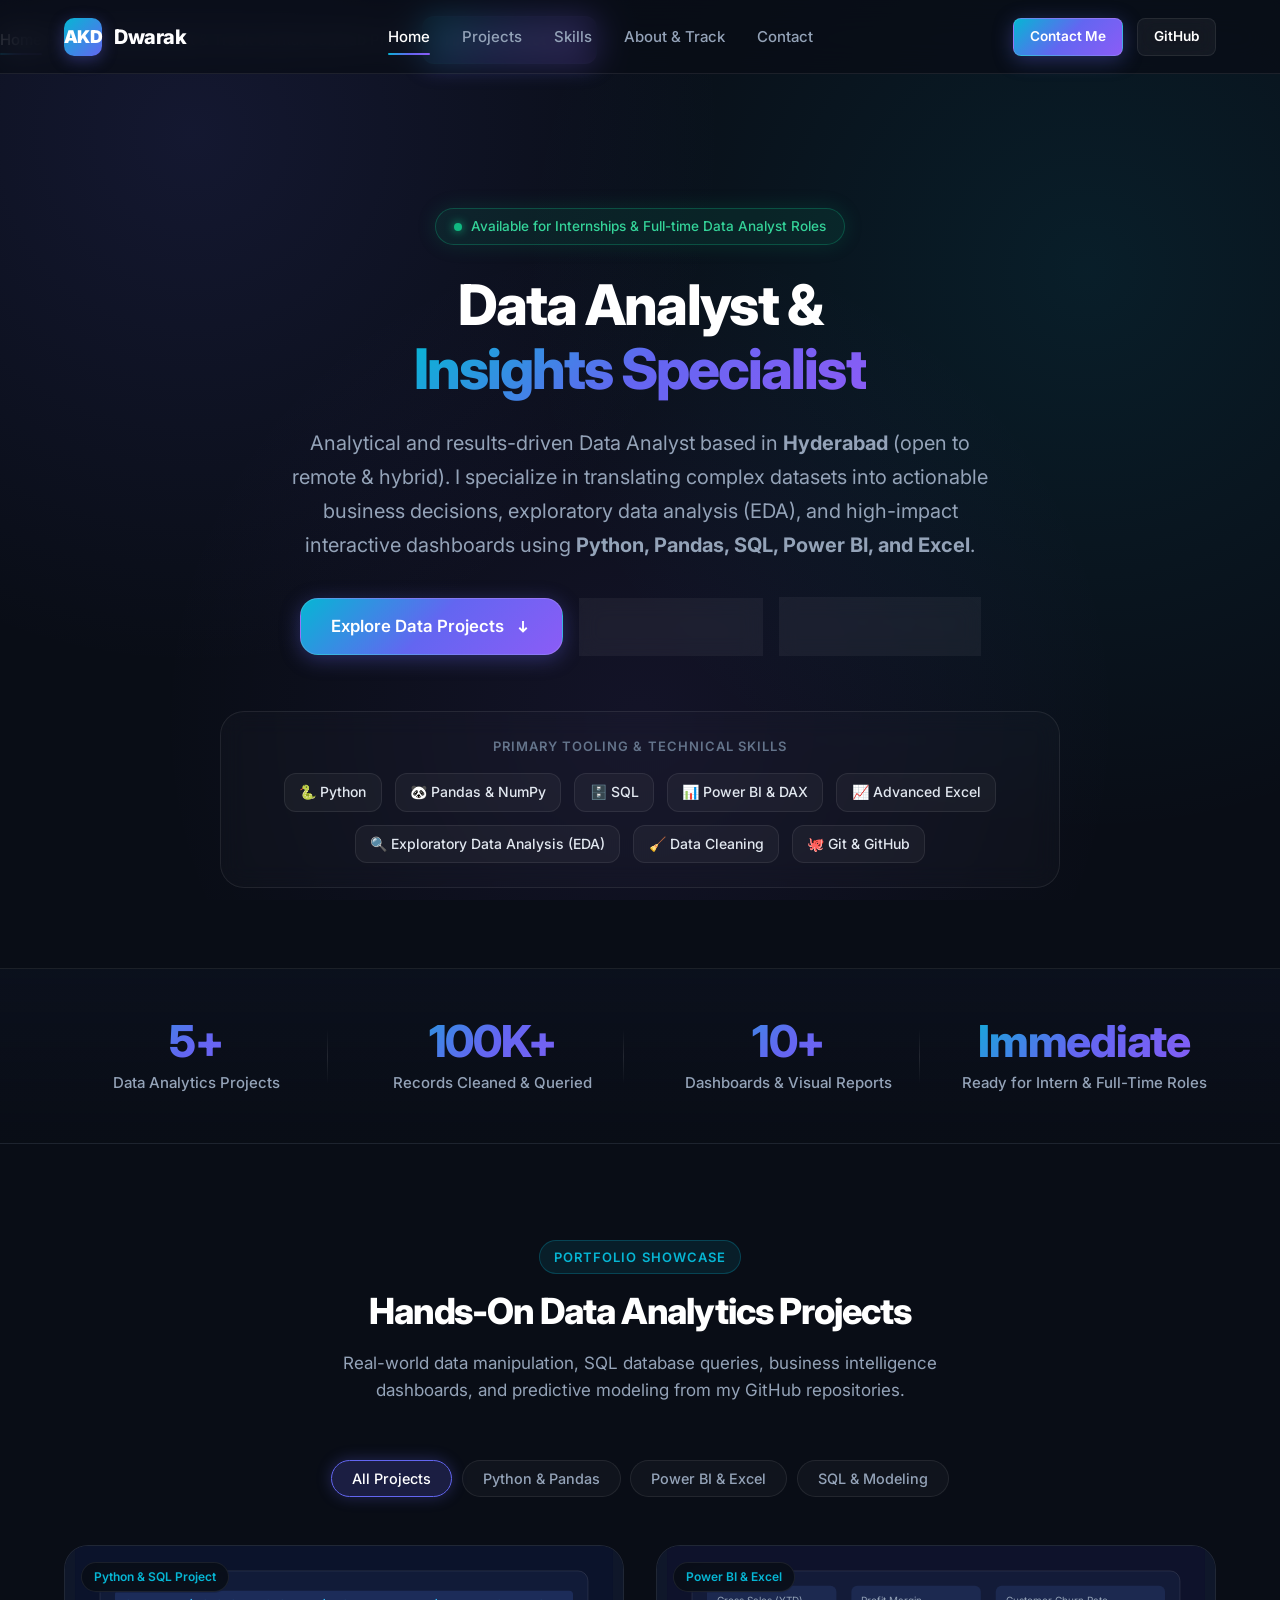
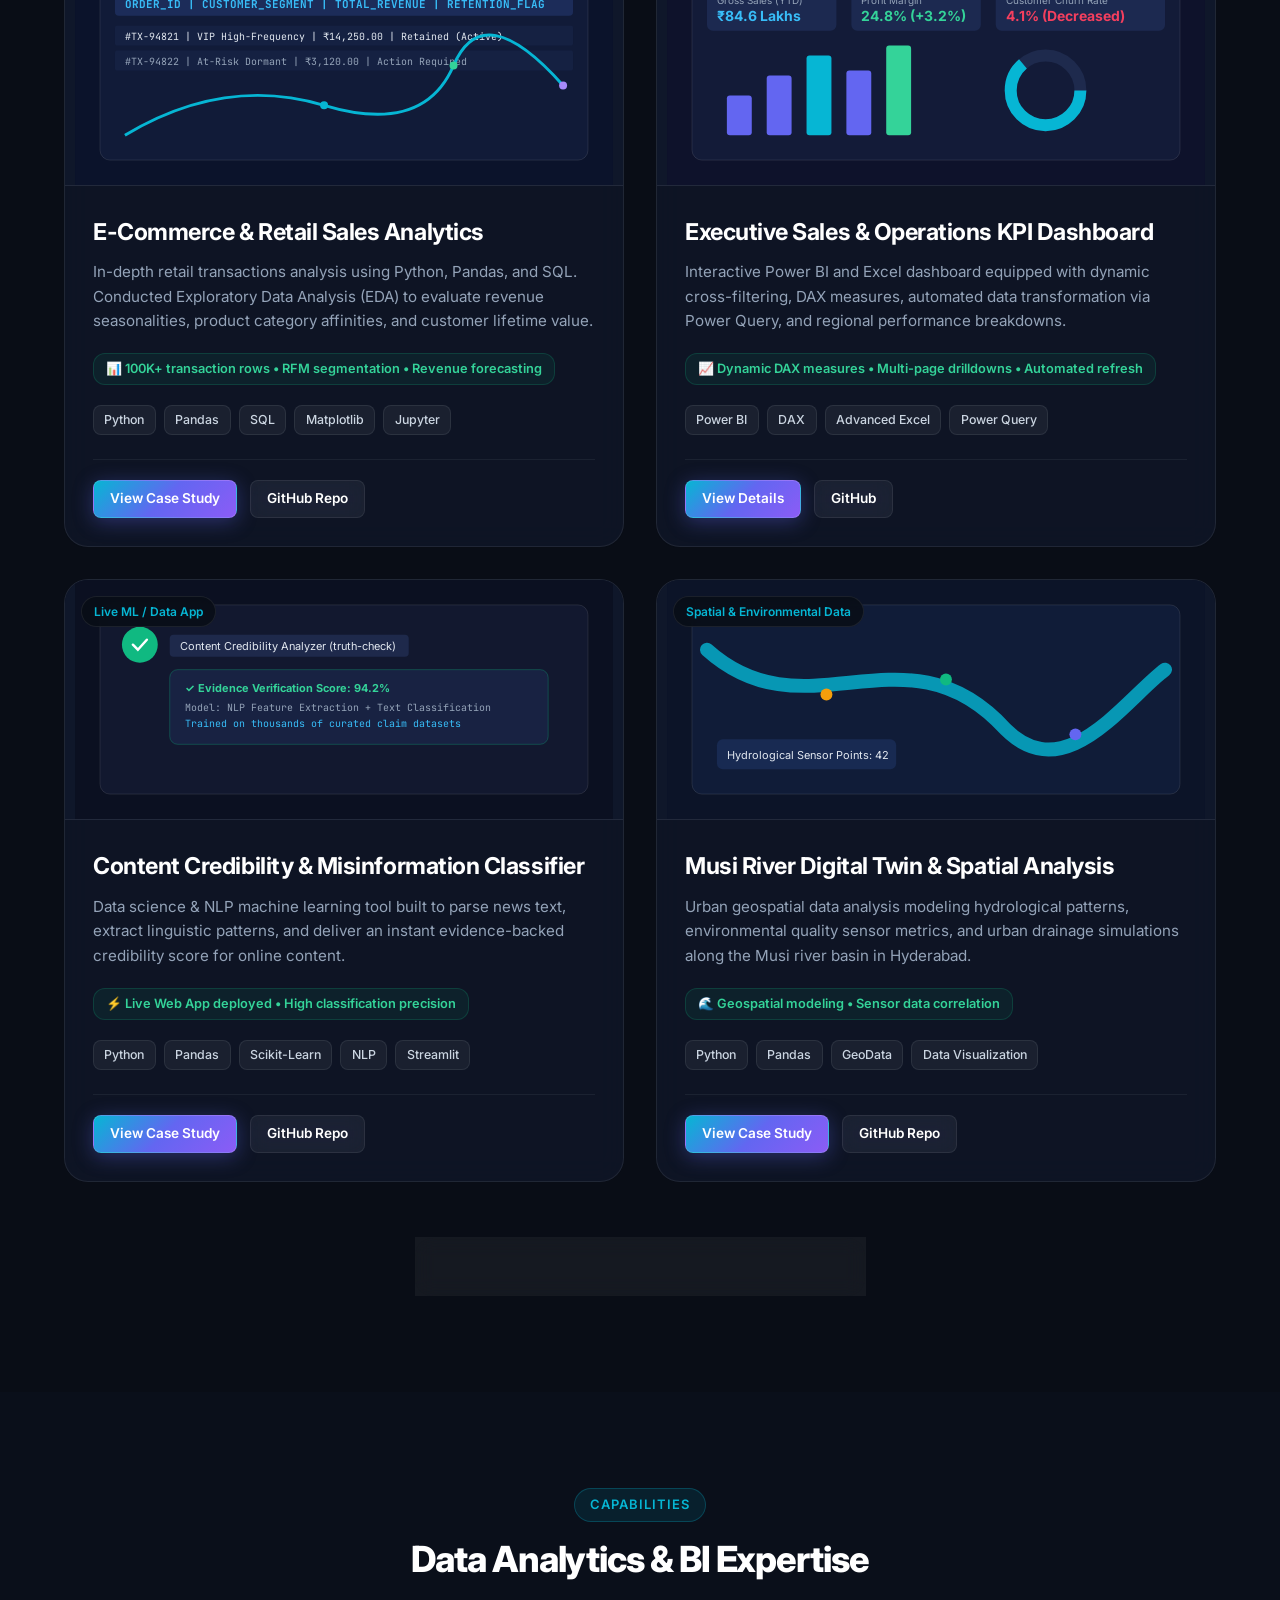
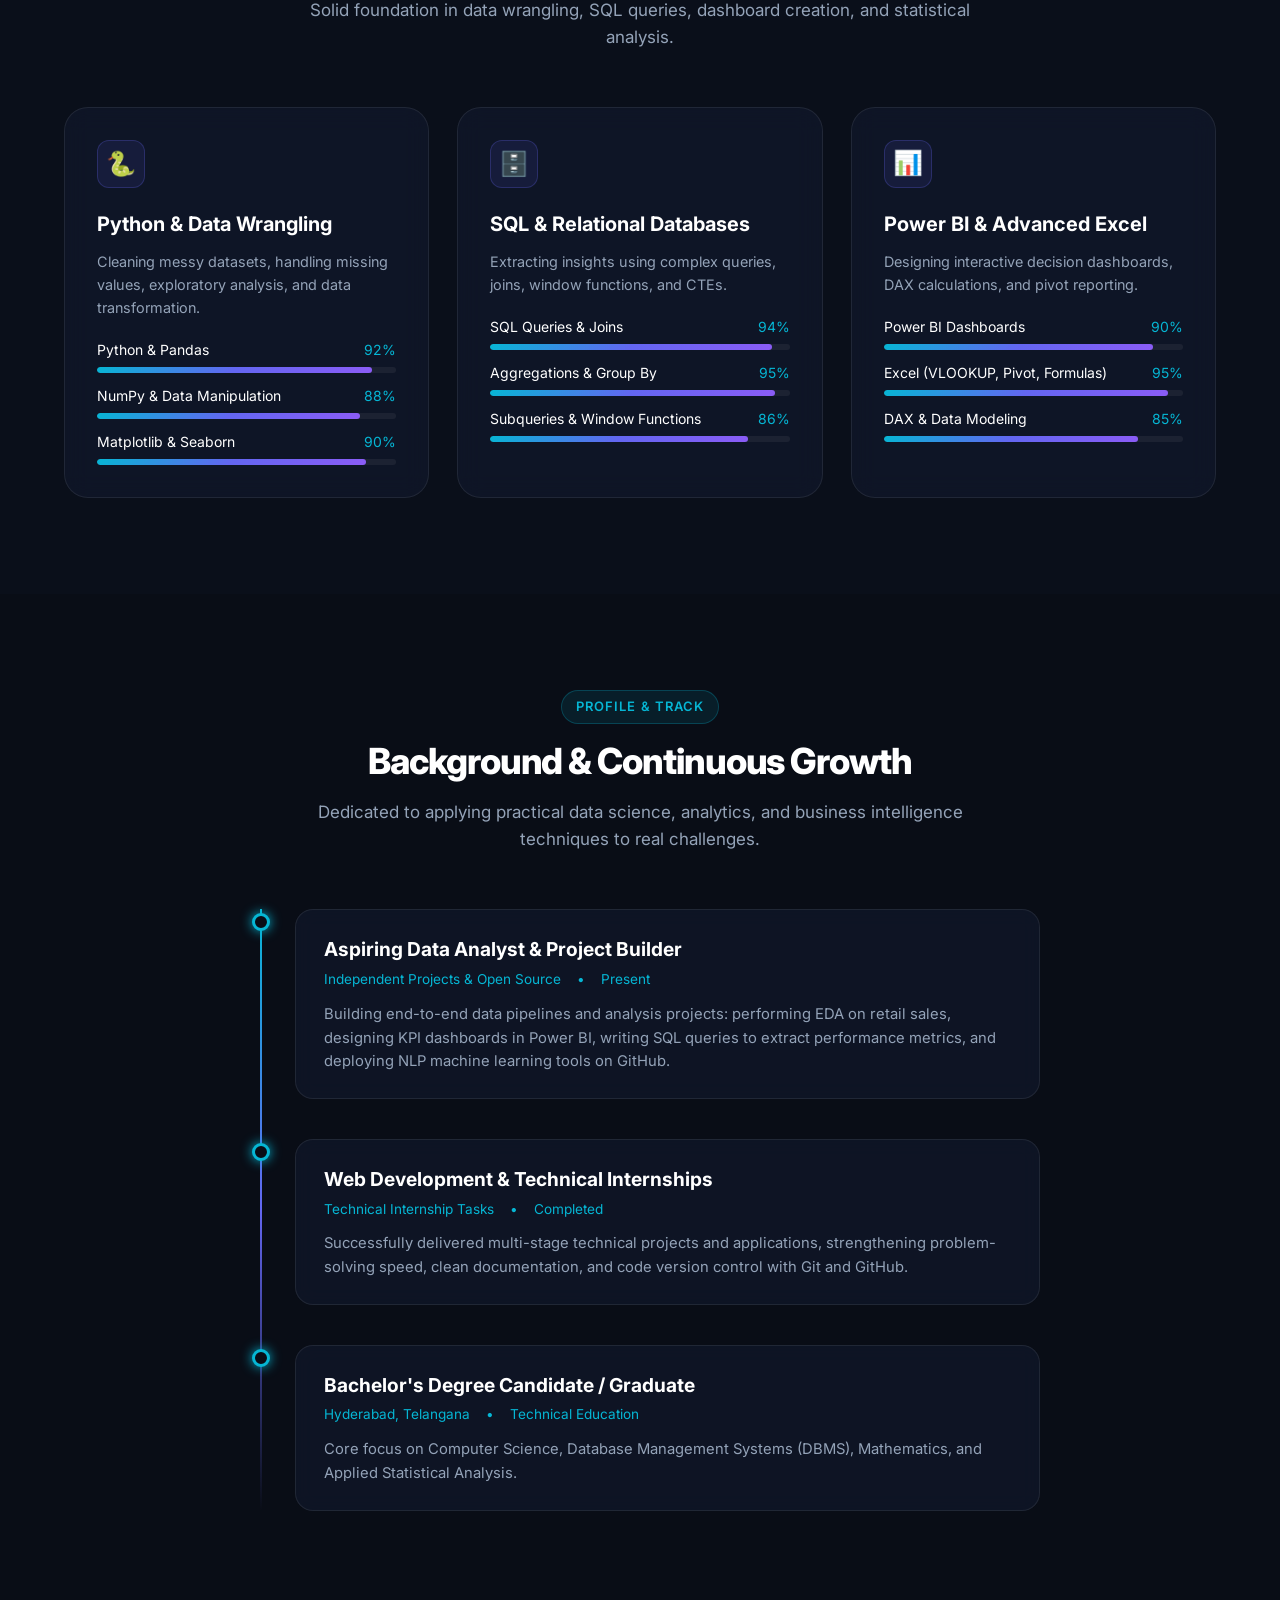
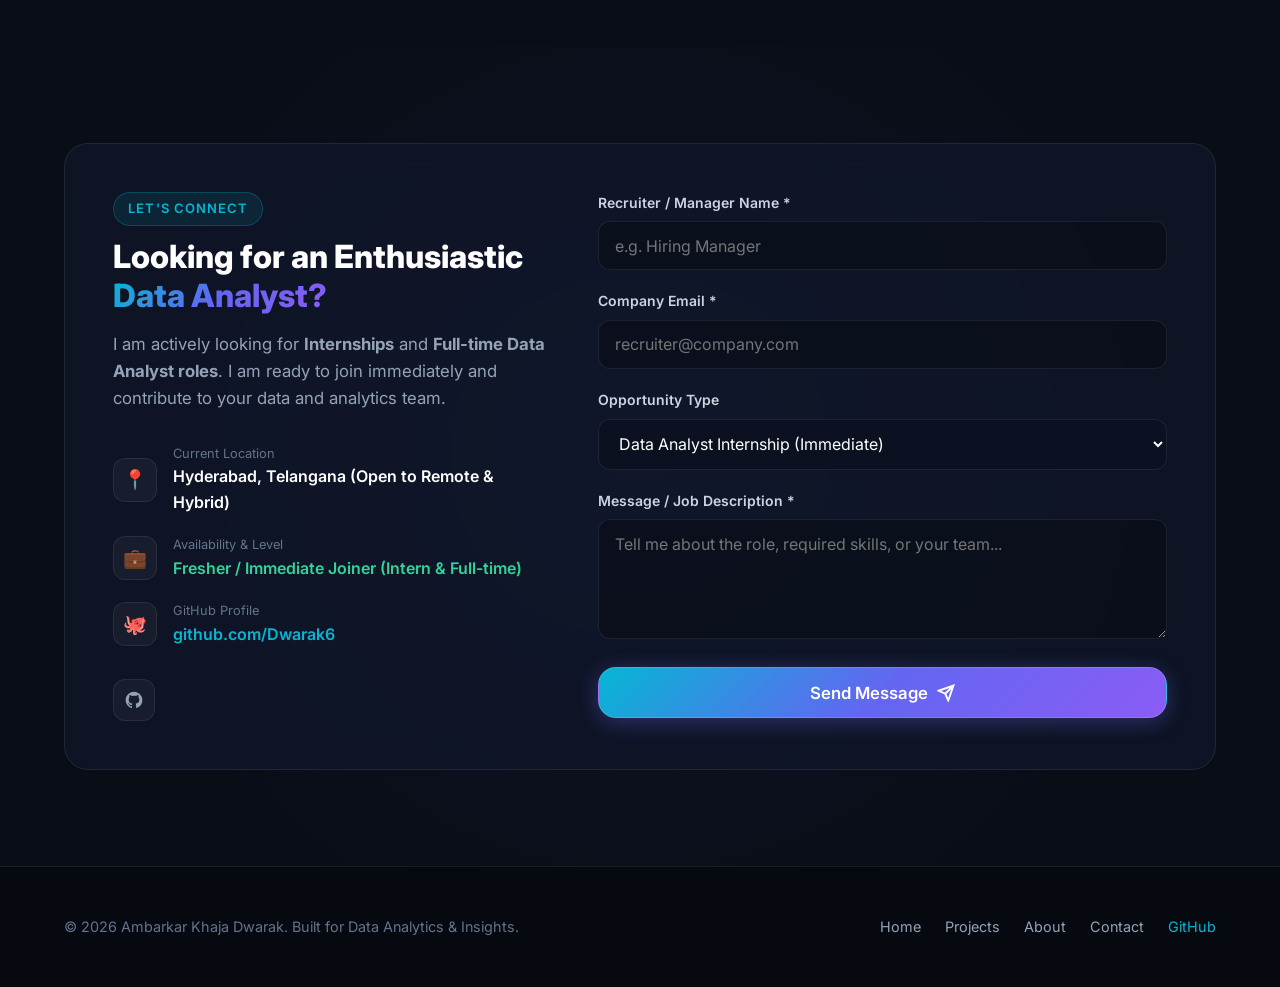
==== index.html @ b4663f57 "Initial commit: Modern Data Analyst Portfolio for Ambarkar Khaja Dwarak" ====
<!DOCTYPE html>
<html lang="en">
<head>
  <meta charset="UTF-8">
  <meta name="viewport" content="width=device-width, initial-scale=1.0">
  <title>Ambarkar Khaja Dwarak — Data Analyst | Python, SQL, Power BI, Excel</title>
  <meta name="description" content="Portfolio of Ambarkar Khaja Dwarak, an aspiring Data Analyst based in Hyderabad specializing in Python, Pandas, SQL, Power BI, and Advanced Excel. Open to remote and hybrid intern and full-time roles.">
  <link rel="preconnect" href="https://fonts.googleapis.com">
  <link rel="preconnect" href="https://fonts.gstatic.com" crossorigin>
  <link href="https://fonts.googleapis.com/css2?family=Inter:wght@400;500;600;700;800;900&family=JetBrains+Mono:wght@400;500;600&display=swap" rel="stylesheet">
  <link rel="stylesheet" href="css/styles.css">
</head>
<body>

  <!-- Top Glassmorphism Navigation -->
  <header class="navbar">
    <div class="container navbar-container">
      <a href="index.html" class="brand-logo">
        <div class="logo-badge">AKD</div>
        <div class="logo-text">Dwarak</div>
      </a>

      <nav class="nav-links">
        <a href="#home" class="nav-link active">Home</a>
        <a href="#projects" class="nav-link">Projects</a>
        <a href="#skills" class="nav-link">Skills</a>
        <a href="#experience" class="nav-link">About & Track</a>
        <a href="#contact" class="nav-link">Contact</a>
      </nav>

      <div class="nav-actions">
        <a href="#contact" class="btn btn-primary btn-sm">Contact Me</a>
        <a href="https://github.com/Dwarak6" target="_blank" rel="noopener noreferrer" class="btn btn-secondary btn-sm">GitHub</a>
        <button class="nav-toggle" aria-label="Toggle navigation">☰</button>
      </div>
    </div>
  </header>

  <!-- Mobile Dropdown Menu -->
  <div class="mobile-menu">
    <a href="#home" class="nav-link">Home</a>
    <a href="#projects" class="nav-link">Projects</a>
    <a href="#skills" class="nav-link">Skills</a>
    <a href="#experience" class="nav-link">About & Track</a>
    <a href="#contact" class="nav-link">Contact</a>
    <a href="https://github.com/Dwarak6" target="_blank" rel="noopener noreferrer" class="nav-link">GitHub Profile</a>
    <a href="#contact" class="btn btn-primary" style="margin-top: 1rem;">Hire / Contact Me</a>
  </div>

  <!-- Hero Section -->
  <section id="home" class="hero-section">
    <div class="container">
      <div class="hero-content">
        <div class="availability-pill">
          <span class="status-dot"></span>
          <span>Available for Internships & Full-time Data Analyst Roles</span>
        </div>

        <h1 class="hero-title">
          Data Analyst & <br>
          <span class="gradient-text">Insights Specialist</span>
        </h1>

        <p class="hero-subtitle">
          Analytical and results-driven Data Analyst based in <strong>Hyderabad</strong> (open to remote & hybrid). I specialize in translating complex datasets into actionable business decisions, exploratory data analysis (EDA), and high-impact interactive dashboards using <strong>Python, Pandas, SQL, Power BI, and Excel</strong>.
        </p>

        <div class="hero-cta-group">
          <a href="#projects" class="btn btn-primary btn-lg">
            <span>Explore Data Projects</span>
            <svg width="18" height="18" viewBox="0 0 24 24" fill="none" stroke="currentColor" stroke-width="2.5"><path d="M7 13l5 5 5-5M12 4v14"/></svg>
          </a>
          <a href="#contact" class="btn btn-secondary btn-lg">
            <span>Contact Me</span>
            <svg width="18" height="18" viewBox="0 0 24 24" fill="none" stroke="currentColor" stroke-width="2.5"><path d="M5 12h14M12 5l7 7-7 7"/></svg>
          </a>
          <a href="https://github.com/Dwarak6" target="_blank" rel="noopener noreferrer" class="btn btn-secondary btn-lg">
            <span>GitHub Profile</span>
            <svg width="18" height="18" viewBox="0 0 24 24" fill="currentColor"><path d="M12 2C6.477 2 2 6.484 2 12.017c0 4.425 2.865 8.18 6.839 9.504.5.092.682-.217.682-.483 0-.237-.008-.868-.013-1.703-2.782.605-3.369-1.343-3.369-1.343-.454-1.158-1.11-1.466-1.11-1.466-.908-.62.069-.608.069-.608 1.003.07 1.53 1.032 1.53 1.032.892 1.53 2.341 1.088 2.91.832.092-.647.35-1.088.636-1.338-2.22-.253-4.555-1.113-4.555-4.951 0-1.093.39-1.988 1.029-2.688-.103-.253-.446-1.272.098-2.65 0 0 .84-.27 2.75 1.026A9.564 9.564 0 0112 6.844c.85.004 1.705.115 2.504.337 1.909-1.296 2.747-1.027 2.747-1.027.546 1.379.202 2.398.1 2.651.64.7 1.028 1.595 1.028 2.688 0 3.848-2.339 4.695-4.566 4.943.359.309.678.92.678 1.855 0 1.338-.012 2.419-.012 2.747 0 .268.18.58.688.482A10.019 10.019 0 0022 12.017C22 6.484 17.522 2 12 2z"/></svg>
          </a>
        </div>

        <!-- Tech Stack Showcase -->
        <div class="tech-stack-showcase">
          <span class="tech-stack-label">Primary Tooling & Technical Skills</span>
          <div class="tech-badges-list">
            <span class="tech-badge">🐍 Python</span>
            <span class="tech-badge">🐼 Pandas & NumPy</span>
            <span class="tech-badge">🗄️ SQL</span>
            <span class="tech-badge">📊 Power BI & DAX</span>
            <span class="tech-badge">📈 Advanced Excel</span>
            <span class="tech-badge">🔍 Exploratory Data Analysis (EDA)</span>
            <span class="tech-badge">🧹 Data Cleaning</span>
            <span class="tech-badge">🐙 Git & GitHub</span>
          </div>
        </div>
      </div>
    </div>
  </section>

  <!-- Impact Metrics Strip -->
  <section class="metrics-section">
    <div class="container">
      <div class="metrics-grid">
        <div class="metric-item">
          <div class="metric-value">5+</div>
          <div class="metric-label">Data Analytics Projects</div>
        </div>
        <div class="metric-item">
          <div class="metric-value">100K+</div>
          <div class="metric-label">Records Cleaned & Queried</div>
        </div>
        <div class="metric-item">
          <div class="metric-value">10+</div>
          <div class="metric-label">Dashboards & Visual Reports</div>
        </div>
        <div class="metric-item">
          <div class="metric-value">Immediate</div>
          <div class="metric-label">Ready for Intern & Full-Time Roles</div>
        </div>
      </div>
    </div>
  </section>

  <!-- Featured Projects Section -->
  <section id="projects" class="section">
    <div class="container">
      <div class="section-header">
        <span class="section-tag">Portfolio Showcase</span>
        <h2 class="section-title">Hands-On Data Analytics Projects</h2>
        <p class="section-subtitle">
          Real-world data manipulation, SQL database queries, business intelligence dashboards, and predictive modeling from my GitHub repositories.
        </p>
      </div>

      <!-- Filter Tabs -->
      <div class="filter-tabs">
        <button class="filter-tab active" data-filter="all">All Projects</button>
        <button class="filter-tab" data-filter="python">Python & Pandas</button>
        <button class="filter-tab" data-filter="bi">Power BI & Excel</button>
        <button class="filter-tab" data-filter="sql">SQL & Modeling</button>
      </div>

      <!-- Projects Grid -->
      <div class="projects-grid">

        <!-- Project 1: E-Commerce Retail Analytics -->
        <div class="project-card" data-category="python sql">
          <div class="project-preview">
            <span class="preview-badge">Python & SQL Project</span>
            <div class="project-preview-mockup">
              <!-- Data Analytics Visual SVG -->
              <svg width="100%" height="100%" viewBox="0 0 540 240" fill="none" xmlns="http://www.w3.org/2000/svg">
                <rect width="540" height="240" fill="#0B132B"/>
                <rect x="25" y="25" width="490" height="190" rx="10" fill="#111B38" stroke="rgba(255,255,255,0.1)"/>
                <!-- Data Table preview -->
                <rect x="40" y="45" width="460" height="25" rx="4" fill="#1C2C59"/>
                <text x="50" y="62" fill="#38BDF8" font-size="11" font-weight="bold" font-family="JetBrains Mono">ORDER_ID | CUSTOMER_SEGMENT | TOTAL_REVENUE | RETENTION_FLAG</text>
                
                <rect x="40" y="80" width="460" height="20" rx="2" fill="#152142"/>
                <text x="50" y="94" fill="#E2E8F0" font-size="10" font-family="JetBrains Mono">#TX-94821 | VIP High-Frequency   | ₹14,250.00    | Retained (Active)</text>
                
                <rect x="40" y="105" width="460" height="20" rx="2" fill="#152142"/>
                <text x="50" y="119" fill="#94A3B8" font-size="10" font-family="JetBrains Mono">#TX-94822 | At-Risk Dormant      | ₹3,120.00     | Action Required</text>

                <!-- Trend Line -->
                <path d="M50 190 Q 150 130, 250 160 T 380 120 T 490 140" stroke="#06B6D4" stroke-width="3" fill="none"/>
                <circle cx="250" cy="160" r="4" fill="#06B6D4"/>
                <circle cx="380" cy="120" r="4" fill="#34D399"/>
                <circle cx="490" cy="140" r="4" fill="#A78BFA"/>
              </svg>
            </div>
          </div>
          <div class="project-content">
            <h3 class="project-title">E-Commerce & Retail Sales Analytics</h3>
            <p class="project-description">
              In-depth retail transactions analysis using Python, Pandas, and SQL. Conducted Exploratory Data Analysis (EDA) to evaluate revenue seasonalities, product category affinities, and customer lifetime value.
            </p>
            <div class="project-metrics-badge">
              📊 100K+ transaction rows • RFM segmentation • Revenue forecasting
            </div>
            <div class="project-tech-tags">
              <span class="tech-tag">Python</span>
              <span class="tech-tag">Pandas</span>
              <span class="tech-tag">SQL</span>
              <span class="tech-tag">Matplotlib</span>
              <span class="tech-tag">Jupyter</span>
            </div>
            <div class="project-actions">
              <a href="#" class="btn btn-primary btn-sm open-modal-btn" data-project="ecommerce">View Case Study</a>
              <a href="https://github.com/Dwarak6/ecommerce-retail-analytics" target="_blank" rel="noopener noreferrer" class="btn btn-secondary btn-sm">GitHub Repo</a>
            </div>
          </div>
        </div>

        <!-- Project 2: Power BI Executive Dashboard -->
        <div class="project-card" data-category="bi">
          <div class="project-preview">
            <span class="preview-badge">Power BI & Excel</span>
            <div class="project-preview-mockup">
              <svg width="100%" height="100%" viewBox="0 0 540 240" fill="none" xmlns="http://www.w3.org/2000/svg">
                <rect width="540" height="240" fill="#0E122B"/>
                <rect x="25" y="25" width="490" height="190" rx="10" fill="#131B38" stroke="rgba(255,255,255,0.1)"/>
                <!-- KPI Cards -->
                <rect x="40" y="40" width="130" height="45" rx="6" fill="#1C2950"/>
                <text x="50" y="58" fill="#94A3B8" font-size="10" font-family="Inter">Gross Sales (YTD)</text>
                <text x="50" y="75" fill="#38BDF8" font-size="14" font-weight="bold" font-family="Inter">₹84.6 Lakhs</text>

                <rect x="185" y="40" width="130" height="45" rx="6" fill="#1C2950"/>
                <text x="195" y="58" fill="#94A3B8" font-size="10" font-family="Inter">Profit Margin</text>
                <text x="195" y="75" fill="#34D399" font-size="14" font-weight="bold" font-family="Inter">24.8% (+3.2%)</text>

                <rect x="330" y="40" width="170" height="45" rx="6" fill="#1C2950"/>
                <text x="340" y="58" fill="#94A3B8" font-size="10" font-family="Inter">Customer Churn Rate</text>
                <text x="340" y="75" fill="#F43F5E" font-size="14" font-weight="bold" font-family="Inter">4.1% (Decreased)</text>

                <!-- Bar Chart -->
                <rect x="60" y="150" width="25" height="40" rx="3" fill="#6366F1"/>
                <rect x="100" y="130" width="25" height="60" rx="3" fill="#6366F1"/>
                <rect x="140" y="110" width="25" height="80" rx="3" fill="#06B6D4"/>
                <rect x="180" y="125" width="25" height="65" rx="3" fill="#6366F1"/>
                <rect x="220" y="100" width="25" height="90" rx="3" fill="#34D399"/>
                
                <!-- Donut chart -->
                <circle cx="380" cy="145" r="35" stroke="#1E2A4D" stroke-width="12" fill="none"/>
                <circle cx="380" cy="145" r="35" stroke="#06B6D4" stroke-width="12" stroke-dasharray="140 220" fill="none"/>
              </svg>
            </div>
          </div>
          <div class="project-content">
            <h3 class="project-title">Executive Sales & Operations KPI Dashboard</h3>
            <p class="project-description">
              Interactive Power BI and Excel dashboard equipped with dynamic cross-filtering, DAX measures, automated data transformation via Power Query, and regional performance breakdowns.
            </p>
            <div class="project-metrics-badge">
              📈 Dynamic DAX measures • Multi-page drilldowns • Automated refresh
            </div>
            <div class="project-tech-tags">
              <span class="tech-tag">Power BI</span>
              <span class="tech-tag">DAX</span>
              <span class="tech-tag">Advanced Excel</span>
              <span class="tech-tag">Power Query</span>
            </div>
            <div class="project-actions">
              <a href="#" class="btn btn-primary btn-sm open-modal-btn" data-project="powerbi">View Details</a>
              <a href="https://github.com/Dwarak6" target="_blank" rel="noopener noreferrer" class="btn btn-secondary btn-sm">GitHub</a>
            </div>
          </div>
        </div>

        <!-- Project 3: Fake News & Misinformation Detector -->
        <div class="project-card" data-category="python">
          <div class="project-preview">
            <span class="preview-badge">Live ML / Data App</span>
            <div class="project-preview-mockup">
              <svg width="100%" height="100%" viewBox="0 0 540 240" fill="none" xmlns="http://www.w3.org/2000/svg">
                <rect width="540" height="240" fill="#0B1021"/>
                <rect x="25" y="25" width="490" height="190" rx="10" fill="#12182F" stroke="rgba(255,255,255,0.1)"/>
                <circle cx="65" cy="65" r="18" fill="#10B981"/>
                <path d="M58 65L63 70L72 60" stroke="#fff" stroke-width="2.5" stroke-linecap="round"/>
                <rect x="95" y="55" width="240" height="22" rx="4" fill="#1E294B"/>
                <text x="105" y="70" fill="#E2E8F0" font-size="11" font-family="Inter">Content Credibility Analyzer (truth-check)</text>
                
                <rect x="95" y="90" width="380" height="75" rx="8" fill="#182242" stroke="rgba(16,185,129,0.3)"/>
                <text x="110" y="112" fill="#34D399" font-size="11" font-weight="bold" font-family="Inter">✓ Evidence Verification Score: 94.2%</text>
                <text x="110" y="132" fill="#94A3B8" font-size="10" font-family="JetBrains Mono">Model: NLP Feature Extraction + Text Classification</text>
                <text x="110" y="148" fill="#38BDF8" font-size="10" font-family="JetBrains Mono">Trained on thousands of curated claim datasets</text>
              </svg>
            </div>
          </div>
          <div class="project-content">
            <h3 class="project-title">Content Credibility & Misinformation Classifier</h3>
            <p class="project-description">
              Data science & NLP machine learning tool built to parse news text, extract linguistic patterns, and deliver an instant evidence-backed credibility score for online content.
            </p>
            <div class="project-metrics-badge">
              ⚡ Live Web App deployed • High classification precision
            </div>
            <div class="project-tech-tags">
              <span class="tech-tag">Python</span>
              <span class="tech-tag">Pandas</span>
              <span class="tech-tag">Scikit-Learn</span>
              <span class="tech-tag">NLP</span>
              <span class="tech-tag">Streamlit</span>
            </div>
            <div class="project-actions">
              <a href="#" class="btn btn-primary btn-sm open-modal-btn" data-project="fakenews">View Case Study</a>
              <a href="https://github.com/Dwarak6/fake-news-detector" target="_blank" rel="noopener noreferrer" class="btn btn-secondary btn-sm">GitHub Repo</a>
            </div>
          </div>
        </div>

        <!-- Project 4: Musi Digital Twin -->
        <div class="project-card" data-category="python sql">
          <div class="project-preview">
            <span class="preview-badge">Spatial & Environmental Data</span>
            <div class="project-preview-mockup">
              <svg width="100%" height="100%" viewBox="0 0 540 240" fill="none" xmlns="http://www.w3.org/2000/svg">
                <rect width="540" height="240" fill="#0C1428"/>
                <rect x="25" y="25" width="490" height="190" rx="10" fill="#101C38" stroke="rgba(255,255,255,0.1)"/>
                <!-- River simulation curve -->
                <path d="M40 70 C 140 160, 240 40, 340 150 C 400 210, 460 120, 500 90" stroke="#06B6D4" stroke-width="14" stroke-linecap="round" fill="none" opacity="0.8"/>
                <circle cx="160" cy="115" r="6" fill="#F59E0B"/>
                <circle cx="280" cy="100" r="6" fill="#10B981"/>
                <circle cx="410" cy="155" r="6" fill="#6366F1"/>
                <rect x="50" y="160" width="180" height="30" rx="6" fill="#182A52"/>
                <text x="60" y="180" fill="#E2E8F0" font-size="11" font-family="Inter">Hydrological Sensor Points: 42</text>
              </svg>
            </div>
          </div>
          <div class="project-content">
            <h3 class="project-title">Musi River Digital Twin & Spatial Analysis</h3>
            <p class="project-description">
              Urban geospatial data analysis modeling hydrological patterns, environmental quality sensor metrics, and urban drainage simulations along the Musi river basin in Hyderabad.
            </p>
            <div class="project-metrics-badge">
              🌊 Geospatial modeling • Sensor data correlation
            </div>
            <div class="project-tech-tags">
              <span class="tech-tag">Python</span>
              <span class="tech-tag">Pandas</span>
              <span class="tech-tag">GeoData</span>
              <span class="tech-tag">Data Visualization</span>
            </div>
            <div class="project-actions">
              <a href="#" class="btn btn-primary btn-sm open-modal-btn" data-project="musi">View Case Study</a>
              <a href="https://github.com/Dwarak6/Musi-Digital-Twin" target="_blank" rel="noopener noreferrer" class="btn btn-secondary btn-sm">GitHub Repo</a>
            </div>
          </div>
        </div>

      </div>

      <div style="text-align: center; margin-top: 3.5rem;">
        <a href="https://github.com/Dwarak6" target="_blank" rel="noopener noreferrer" class="btn btn-secondary btn-lg">
          <span>Explore All Repositories on GitHub (Dwarak6)</span>
          <svg width="18" height="18" viewBox="0 0 24 24" fill="currentColor"><path d="M12 2C6.477 2 2 6.484 2 12.017c0 4.425 2.865 8.18 6.839 9.504.5.092.682-.217.682-.483 0-.237-.008-.868-.013-1.703-2.782.605-3.369-1.343-3.369-1.343-.454-1.158-1.11-1.466-1.11-1.466-.908-.62.069-.608.069-.608 1.003.07 1.53 1.032 1.53 1.032.892 1.53 2.341 1.088 2.91.832.092-.647.35-1.088.636-1.338-2.22-.253-4.555-1.113-4.555-4.951 0-1.093.39-1.988 1.029-2.688-.103-.253-.446-1.272.098-2.65 0 0 .84-.27 2.75 1.026A9.564 9.564 0 0112 6.844c.85.004 1.705.115 2.504.337 1.909-1.296 2.747-1.027 2.747-1.027.546 1.379.202 2.398.1 2.651.64.7 1.028 1.595 1.028 2.688 0 3.848-2.339 4.695-4.566 4.943.359.309.678.92.678 1.855 0 1.338-.012 2.419-.012 2.747 0 .268.18.58.688.482A10.019 10.019 0 0022 12.017C22 6.484 17.522 2 12 2z"/></svg>
        </a>
      </div>
    </div>
  </section>

  <!-- Technical Skills & Capabilities Section -->
  <section id="skills" class="section" style="background: rgba(14, 21, 38, 0.3);">
    <div class="container">
      <div class="section-header">
        <span class="section-tag">Capabilities</span>
        <h2 class="section-title">Data Analytics & BI Expertise</h2>
        <p class="section-subtitle">
          Solid foundation in data wrangling, SQL queries, dashboard creation, and statistical analysis.
        </p>
      </div>

      <div class="skills-grid">
        <!-- Python & Pandas -->
        <div class="skill-category-card">
          <div class="skill-category-icon">🐍</div>
          <h3 class="skill-category-title">Python & Data Wrangling</h3>
          <p class="skill-category-desc">Cleaning messy datasets, handling missing values, exploratory analysis, and data transformation.</p>
          <div class="skill-items-list">
            <div>
              <div class="skill-item-row"><span>Python & Pandas</span><span style="color: var(--accent-cyan);">92%</span></div>
              <div class="skill-bar-bg"><div class="skill-bar-fill" style="width: 92%;"></div></div>
            </div>
            <div>
              <div class="skill-item-row"><span>NumPy & Data Manipulation</span><span style="color: var(--accent-cyan);">88%</span></div>
              <div class="skill-bar-bg"><div class="skill-bar-fill" style="width: 88%;"></div></div>
            </div>
            <div>
              <div class="skill-item-row"><span>Matplotlib & Seaborn</span><span style="color: var(--accent-cyan);">90%</span></div>
              <div class="skill-bar-bg"><div class="skill-bar-fill" style="width: 90%;"></div></div>
            </div>
          </div>
        </div>

        <!-- SQL & Databases -->
        <div class="skill-category-card">
          <div class="skill-category-icon">🗄️</div>
          <h3 class="skill-category-title">SQL & Relational Databases</h3>
          <p class="skill-category-desc">Extracting insights using complex queries, joins, window functions, and CTEs.</p>
          <div class="skill-items-list">
            <div>
              <div class="skill-item-row"><span>SQL Queries & Joins</span><span style="color: var(--accent-cyan);">94%</span></div>
              <div class="skill-bar-bg"><div class="skill-bar-fill" style="width: 94%;"></div></div>
            </div>
            <div>
              <div class="skill-item-row"><span>Aggregations & Group By</span><span style="color: var(--accent-cyan);">95%</span></div>
              <div class="skill-bar-bg"><div class="skill-bar-fill" style="width: 95%;"></div></div>
            </div>
            <div>
              <div class="skill-item-row"><span>Subqueries & Window Functions</span><span style="color: var(--accent-cyan);">86%</span></div>
              <div class="skill-bar-bg"><div class="skill-bar-fill" style="width: 86%;"></div></div>
            </div>
          </div>
        </div>

        <!-- BI & Excel -->
        <div class="skill-category-card">
          <div class="skill-category-icon">📊</div>
          <h3 class="skill-category-title">Power BI & Advanced Excel</h3>
          <p class="skill-category-desc">Designing interactive decision dashboards, DAX calculations, and pivot reporting.</p>
          <div class="skill-items-list">
            <div>
              <div class="skill-item-row"><span>Power BI Dashboards</span><span style="color: var(--accent-cyan);">90%</span></div>
              <div class="skill-bar-bg"><div class="skill-bar-fill" style="width: 90%;"></div></div>
            </div>
            <div>
              <div class="skill-item-row"><span>Excel (VLOOKUP, Pivot, Formulas)</span><span style="color: var(--accent-cyan);">95%</span></div>
              <div class="skill-bar-bg"><div class="skill-bar-fill" style="width: 95%;"></div></div>
            </div>
            <div>
              <div class="skill-item-row"><span>DAX & Data Modeling</span><span style="color: var(--accent-cyan);">85%</span></div>
              <div class="skill-bar-bg"><div class="skill-bar-fill" style="width: 85%;"></div></div>
            </div>
          </div>
        </div>
      </div>
    </div>
  </section>

  <!-- Career Experience & Timeline -->
  <section id="experience" class="section">
    <div class="container">
      <div class="section-header">
        <span class="section-tag">Profile & Track</span>
        <h2 class="section-title">Background & Continuous Growth</h2>
        <p class="section-subtitle">
          Dedicated to applying practical data science, analytics, and business intelligence techniques to real challenges.
        </p>
      </div>

      <div class="timeline">
        <!-- Item 1 -->
        <div class="timeline-item">
          <div class="timeline-dot"></div>
          <div class="timeline-card">
            <h3 class="timeline-role">Aspiring Data Analyst & Project Builder</h3>
            <div class="timeline-meta">
              <span>Independent Projects & Open Source</span> • <span>Present</span>
            </div>
            <p class="timeline-text">
              Building end-to-end data pipelines and analysis projects: performing EDA on retail sales, designing KPI dashboards in Power BI, writing SQL queries to extract performance metrics, and deploying NLP machine learning tools on GitHub.
            </p>
          </div>
        </div>

        <!-- Item 2 -->
        <div class="timeline-item">
          <div class="timeline-dot"></div>
          <div class="timeline-card">
            <h3 class="timeline-role">Web Development & Technical Internships</h3>
            <div class="timeline-meta">
              <span>Technical Internship Tasks</span> • <span>Completed</span>
            </div>
            <p class="timeline-text">
              Successfully delivered multi-stage technical projects and applications, strengthening problem-solving speed, clean documentation, and code version control with Git and GitHub.
            </p>
          </div>
        </div>

        <!-- Item 3 -->
        <div class="timeline-item">
          <div class="timeline-dot"></div>
          <div class="timeline-card">
            <h3 class="timeline-role">Bachelor's Degree Candidate / Graduate</h3>
            <div class="timeline-meta">
              <span>Hyderabad, Telangana</span> • <span>Technical Education</span>
            </div>
            <p class="timeline-text">
              Core focus on Computer Science, Database Management Systems (DBMS), Mathematics, and Applied Statistical Analysis.
            </p>
          </div>
        </div>
      </div>
    </div>
  </section>

  <!-- Contact Section -->
  <section id="contact" class="section" style="background: radial-gradient(circle at 50% 50%, rgba(99, 102, 241, 0.08) 0%, transparent 70%);">
    <div class="container">
      <div class="contact-container">
        <!-- Left info -->
        <div class="contact-info-col">
          <div>
            <span class="section-tag" style="margin-bottom: 0.8rem;">Let's Connect</span>
            <h2 class="contact-heading">Looking for an Enthusiastic <span class="gradient-text">Data Analyst?</span></h2>
            <p class="contact-lead">
              I am actively looking for <strong>Internships</strong> and <strong>Full-time Data Analyst roles</strong>. I am ready to join immediately and contribute to your data and analytics team.
            </p>

            <div class="contact-channels">
              <div class="contact-channel-item">
                <div class="channel-icon-box">📍</div>
                <div>
                  <div style="font-size: 0.8rem; color: var(--text-muted);">Current Location</div>
                  <div style="font-weight: 600; color: #fff;">Hyderabad, Telangana (Open to Remote & Hybrid)</div>
                </div>
              </div>
              <div class="contact-channel-item">
                <div class="channel-icon-box">💼</div>
                <div>
                  <div style="font-size: 0.8rem; color: var(--text-muted);">Availability & Level</div>
                  <div style="font-weight: 600; color: #34d399;">Fresher / Immediate Joiner (Intern & Full-time)</div>
                </div>
              </div>
              <div class="contact-channel-item">
                <div class="channel-icon-box">🐙</div>
                <div>
                  <div style="font-size: 0.8rem; color: var(--text-muted);">GitHub Profile</div>
                  <div style="font-weight: 600; color: #fff;"><a href="https://github.com/Dwarak6" target="_blank" rel="noopener noreferrer" style="color: var(--accent-cyan);">github.com/Dwarak6</a></div>
                </div>
              </div>
            </div>
          </div>

          <div class="social-links">
            <a href="https://github.com/Dwarak6" target="_blank" rel="noopener noreferrer" class="social-btn" aria-label="GitHub">
              <svg width="20" height="20" viewBox="0 0 24 24" fill="currentColor"><path d="M12 2C6.477 2 2 6.484 2 12.017c0 4.425 2.865 8.18 6.839 9.504.5.092.682-.217.682-.483 0-.237-.008-.868-.013-1.703-2.782.605-3.369-1.343-3.369-1.343-.454-1.158-1.11-1.466-1.11-1.466-.908-.62.069-.608.069-.608 1.003.07 1.53 1.032 1.53 1.032.892 1.53 2.341 1.088 2.91.832.092-.647.35-1.088.636-1.338-2.22-.253-4.555-1.113-4.555-4.951 0-1.093.39-1.988 1.029-2.688-.103-.253-.446-1.272.098-2.65 0 0 .84-.27 2.75 1.026A9.564 9.564 0 0112 6.844c.85.004 1.705.115 2.504.337 1.909-1.296 2.747-1.027 2.747-1.027.546 1.379.202 2.398.1 2.651.64.7 1.028 1.595 1.028 2.688 0 3.848-2.339 4.695-4.566 4.943.359.309.678.92.678 1.855 0 1.338-.012 2.419-.012 2.747 0 .268.18.58.688.482A10.019 10.019 0 0022 12.017C22 6.484 17.522 2 12 2z"/></svg>
            </a>
          </div>
        </div>

        <!-- Right form -->
        <div>
          <form class="contact-form" id="contactForm">
            <div class="form-group">
              <label class="form-label" for="userName">Recruiter / Manager Name *</label>
              <input type="text" id="userName" class="form-input" placeholder="e.g. Hiring Manager" required>
            </div>

            <div class="form-group">
              <label class="form-label" for="userEmail">Company Email *</label>
              <input type="email" id="userEmail" class="form-input" placeholder="recruiter@company.com" required>
            </div>

            <div class="form-group">
              <label class="form-label" for="inquiryType">Opportunity Type</label>
              <select id="inquiryType" class="form-input" style="background-color: #0b1120;">
                <option value="internship">Data Analyst Internship (Immediate)</option>
                <option value="fulltime">Data Analyst Full-Time Role</option>
                <option value="bi_dashboard">Power BI / Excel Dashboard Project</option>
                <option value="general">General Opportunity / Interview</option>
              </select>
            </div>

            <div class="form-group">
              <label class="form-label" for="userMessage">Message / Job Description *</label>
              <textarea id="userMessage" class="form-textarea" placeholder="Tell me about the role, required skills, or your team..." required></textarea>
            </div>

            <button type="submit" class="btn btn-primary btn-lg" style="width: 100%; margin-top: 0.5rem;">
              <span>Send Message</span>
              <svg width="18" height="18" viewBox="0 0 24 24" fill="none" stroke="currentColor" stroke-width="2.5"><path d="M22 2L11 13M22 2l-7 20-4-9-9-4 20-7z"/></svg>
            </button>
          </form>
        </div>
      </div>
    </div>
  </section>

  <!-- Footer -->
  <footer class="footer">
    <div class="container footer-content">
      <div>
        © 2026 Ambarkar Khaja Dwarak. Built for Data Analytics & Insights.
      </div>
      <div style="display: flex; gap: 1.5rem;">
        <a href="index.html" style="color: var(--text-secondary);">Home</a>
        <a href="projects.html" style="color: var(--text-secondary);">Projects</a>
        <a href="about.html" style="color: var(--text-secondary);">About</a>
        <a href="contact.html" style="color: var(--text-secondary);">Contact</a>
        <a href="https://github.com/Dwarak6" target="_blank" rel="noopener noreferrer" style="color: var(--accent-cyan);">GitHub</a>
      </div>
    </div>
  </footer>

  <!-- Project Details Modal Dialog -->
  <div class="modal-overlay" id="projectModal">
    <div class="modal-box">
      <button class="modal-close-btn" id="modalCloseBtn" aria-label="Close modal">✕</button>
      <span class="preview-badge" style="position: static; margin-bottom: 1rem; display: inline-block;">Project Analytics Breakdown</span>
      <h3 id="modalTitle" style="font-size: 1.6rem; margin-bottom: 0.8rem; color: #fff;"></h3>
      <p id="modalDescription" style="color: var(--text-secondary); margin-bottom: 1.2rem; line-height: 1.6;"></p>
      
      <div style="background: rgba(16,185,129,0.08); border: 1px solid rgba(16,185,129,0.25); padding: 0.8rem 1.2rem; border-radius: 8px; margin-bottom: 1.2rem;">
        <div style="font-size: 0.75rem; text-transform: uppercase; color: #34d399; font-weight: 700; margin-bottom: 0.25rem;">Analytics & Business Value</div>
        <div id="modalMetrics" style="color: #fff; font-size: 0.95rem; font-weight: 500;"></div>
      </div>

      <div style="margin-bottom: 1.5rem;">
        <h4 style="font-size: 0.9rem; text-transform: uppercase; color: var(--text-muted); margin-bottom: 0.5rem;">Methodology & Tools Used</h4>
        <p id="modalArchitecture" style="color: var(--text-secondary); font-size: 0.95rem; line-height: 1.6;"></p>
      </div>

      <div style="margin-bottom: 2rem;">
        <h4 style="font-size: 0.9rem; text-transform: uppercase; color: var(--text-muted); margin-bottom: 0.6rem;">Key Tools</h4>
        <div id="modalTechTags" style="display: flex; flex-wrap: wrap; gap: 0.5rem;"></div>
      </div>

      <div style="display: flex; gap: 1rem;">
        <a id="modalCodeBtn" href="#" target="_blank" rel="noopener noreferrer" class="btn btn-primary" style="flex: 1;">View on GitHub</a>
      </div>
    </div>
  </div>

  <!-- Toast Message -->
  <div class="toast" id="toast">
    <div style="font-size: 1.3rem;">✓</div>
    <div class="toast-text">Message sent!</div>
  </div>

  <script src="js/main.js"></script>
</body>
</html>
---- css/styles.css ----
/* ==========================================================================
   MODERN DEVELOPER PORTFOLIO - DESIGN SYSTEM
   Aesthetic: Clean Dark Glassmorphism, Electric Cyan/Indigo Accents, Crisp Typography
   ========================================================================== */

:root {
  --bg-primary: #090d16;
  --bg-secondary: #0e1526;
  --bg-tertiary: #141d33;
  --card-bg: rgba(18, 26, 45, 0.65);
  --card-border: rgba(255, 255, 255, 0.08);
  --card-border-hover: rgba(99, 102, 241, 0.4);
  
  --text-primary: #ffffff;
  --text-secondary: #94a3b8;
  --text-muted: #64748b;
  
  --accent-cyan: #06b6d4;
  --accent-indigo: #6366f1;
  --accent-violet: #8b5cf6;
  --accent-emerald: #10b981;
  --accent-amber: #f59e0b;
  
  --gradient-primary: linear-gradient(135deg, #06b6d4 0%, #6366f1 50%, #8b5cf6 100%);
  --gradient-subtle: linear-gradient(180deg, rgba(255, 255, 255, 0.05) 0%, rgba(255, 255, 255, 0.01) 100%);
  --gradient-card-glow: radial-gradient(circle at 50% 0%, rgba(99, 102, 241, 0.15), transparent 70%);
  
  --glow-cyan: 0 0 25px rgba(6, 182, 212, 0.25);
  --glow-indigo: 0 0 35px rgba(99, 102, 241, 0.3);
  
  --font-sans: 'Inter', -apple-system, BlinkMacSystemFont, 'Segoe UI', Roboto, Helvetica, Arial, sans-serif;
  --font-mono: 'JetBrains Mono', 'Fira Code', monospace;
  
  --radius-sm: 8px;
  --radius-md: 12px;
  --radius-lg: 18px;
  --radius-xl: 24px;
  --radius-full: 9999px;
  
  --transition-fast: 0.15s ease;
  --transition-base: 0.25s cubic-bezier(0.16, 1, 0.3, 1);
  --transition-slow: 0.4s cubic-bezier(0.16, 1, 0.3, 1);
  
  --max-width: 1200px;
}

/* Base & Reset */
*, *::before, *::after {
  box-sizing: border-box;
  margin: 0;
  padding: 0;
}

html {
  scroll-behavior: smooth;
  font-size: 16px;
  color-scheme: dark;
}

body {
  font-family: var(--font-sans);
  background-color: var(--bg-primary);
  color: var(--text-primary);
  line-height: 1.6;
  overflow-x: hidden;
  position: relative;
  background-image: 
    radial-gradient(circle at 15% 15%, rgba(99, 102, 241, 0.12) 0%, transparent 40%),
    radial-gradient(circle at 85% 30%, rgba(6, 182, 212, 0.1) 0%, transparent 45%),
    radial-gradient(circle at 50% 80%, rgba(139, 92, 246, 0.08) 0%, transparent 50%);
  background-attachment: fixed;
}

a {
  color: inherit;
  text-decoration: none;
}

ul {
  list-style: none;
}

img {
  max-width: 100%;
  display: block;
}

button, input, textarea, select {
  font-family: inherit;
  font-size: inherit;
}

/* Layout Utilities */
.container {
  width: 100%;
  max-width: var(--max-width);
  margin-left: auto;
  margin-right: auto;
  padding-left: 1.5rem;
  padding-right: 1.5rem;
}

.section {
  padding: 6rem 0;
  position: relative;
}

.section-header {
  text-align: center;
  max-width: 680px;
  margin: 0 auto 3.5rem auto;
}

.section-tag {
  display: inline-flex;
  align-items: center;
  gap: 0.5rem;
  font-size: 0.8125rem;
  font-weight: 600;
  text-transform: uppercase;
  letter-spacing: 0.08em;
  color: var(--accent-cyan);
  background: rgba(6, 182, 212, 0.1);
  border: 1px solid rgba(6, 182, 212, 0.25);
  padding: 0.35rem 0.9rem;
  border-radius: var(--radius-full);
  margin-bottom: 1rem;
}

.section-title {
  font-size: 2.25rem;
  font-weight: 800;
  letter-spacing: -0.03em;
  line-height: 1.2;
  margin-bottom: 1rem;
}

.section-subtitle {
  color: var(--text-secondary);
  font-size: 1.0625rem;
  line-height: 1.6;
}

/* Typography Enhancements */
.gradient-text {
  background: var(--gradient-primary);
  -webkit-background-clip: text;
  -webkit-text-fill-color: transparent;
  display: inline-block;
}

/* Top Navigation Bar */
.navbar {
  position: fixed;
  top: 0;
  left: 0;
  right: 0;
  z-index: 100;
  padding: 1.1rem 0;
  background: rgba(9, 13, 22, 0.75);
  backdrop-filter: blur(16px);
  -webkit-backdrop-filter: blur(16px);
  border-bottom: 1px solid var(--card-border);
  transition: all var(--transition-base);
}

.navbar.scrolled {
  padding: 0.85rem 0;
  background: rgba(9, 13, 22, 0.92);
  border-bottom-color: rgba(255, 255, 255, 0.12);
  box-shadow: 0 10px 30px rgba(0, 0, 0, 0.4);
}

.navbar-container {
  display: flex;
  align-items: center;
  justify-content: space-between;
}

.brand-logo {
  display: flex;
  align-items: center;
  gap: 0.75rem;
  font-weight: 800;
  font-size: 1.25rem;
  letter-spacing: -0.02em;
}

.logo-badge {
  width: 38px;
  height: 38px;
  background: linear-gradient(135deg, #06b6d4, #6366f1);
  border-radius: 10px;
  display: flex;
  align-items: center;
  justify-content: center;
  color: #fff;
  font-weight: 900;
  font-size: 1.1rem;
  box-shadow: 0 4px 15px rgba(99, 102, 241, 0.35);
}

.logo-text span {
  color: var(--accent-cyan);
}

.nav-links {
  display: flex;
  align-items: center;
  gap: 2rem;
}

.nav-link {
  color: var(--text-secondary);
  font-size: 0.9375rem;
  font-weight: 500;
  transition: color var(--transition-fast);
  position: relative;
}

.nav-link:hover, .nav-link.active {
  color: #ffffff;
}

.nav-link.active::after {
  content: '';
  position: absolute;
  bottom: -6px;
  left: 0;
  width: 100%;
  height: 2px;
  background: var(--gradient-primary);
  border-radius: 2px;
}

.nav-actions {
  display: flex;
  align-items: center;
  gap: 0.85rem;
  flex-shrink: 0;
}

.nav-toggle {
  display: none;
  background: transparent;
  border: none;
  color: var(--text-primary);
  font-size: 1.5rem;
  cursor: pointer;
  padding: 0.5rem;
}

/* Button Component System */
.btn {
  display: inline-flex;
  align-items: center;
  justify-content: center;
  gap: 0.6rem;
  font-weight: 600;
  font-size: 0.9375rem;
  padding: 0.7rem 1.4rem;
  border-radius: var(--radius-md);
  transition: all var(--transition-base);
  cursor: pointer;
  border: 1px solid transparent;
  white-space: nowrap;
}

.btn-sm {
  padding: 0.45rem 1rem;
  font-size: 0.85rem;
  border-radius: var(--radius-sm);
}

.btn-lg {
  padding: 0.9rem 1.9rem;
  font-size: 1.05rem;
  border-radius: var(--radius-lg);
}

.btn-primary {
  background: var(--gradient-primary);
  color: #ffffff;
  border-color: rgba(255, 255, 255, 0.15);
  box-shadow: 0 4px 20px rgba(99, 102, 241, 0.35);
}

.btn-primary:hover {
  transform: translateY(-2px);
  box-shadow: 0 8px 30px rgba(99, 102, 241, 0.55), var(--glow-cyan);
}

.btn-secondary {
  background: rgba(255, 255, 255, 0.05);
  color: var(--text-primary);
  border-color: var(--card-border);
  backdrop-filter: blur(10px);
}

.btn-secondary:hover {
  background: rgba(255, 255, 255, 0.1);
  border-color: rgba(255, 255, 255, 0.25);
  transform: translateY(-2px);
}

.btn-outline {
  background: transparent;
  color: var(--accent-cyan);
  border-color: rgba(6, 182, 212, 0.4);
}

.btn-outline:hover {
  background: rgba(6, 182, 212, 0.1);
  border-color: var(--accent-cyan);
}

/* Hero Section */
.hero-section {
  padding-top: 9rem;
  padding-bottom: 5rem;
  min-height: 88vh;
  display: flex;
  align-items: center;
  position: relative;
}

.hero-content {
  text-align: center;
  max-width: 900px;
  margin: 0 auto;
}

.availability-pill {
  display: inline-flex;
  align-items: center;
  gap: 0.6rem;
  background: rgba(16, 185, 129, 0.1);
  border: 1px solid rgba(16, 185, 129, 0.3);
  padding: 0.4rem 1.1rem;
  border-radius: var(--radius-full);
  font-size: 0.85rem;
  font-weight: 500;
  color: #34d399;
  margin-bottom: 1.75rem;
  box-shadow: 0 0 20px rgba(16, 185, 129, 0.15);
}

.status-dot {
  width: 8px;
  height: 8px;
  background-color: #10b981;
  border-radius: 50%;
  box-shadow: 0 0 10px #10b981;
  animation: pulseDot 2s infinite ease-in-out;
}

@keyframes pulseDot {
  0%, 100% { opacity: 1; transform: scale(1); }
  50% { opacity: 0.5; transform: scale(0.85); }
}

.hero-title {
  font-size: 3.5rem;
  font-weight: 800;
  letter-spacing: -0.035em;
  line-height: 1.15;
  margin-bottom: 1.5rem;
}

.hero-subtitle {
  font-size: 1.25rem;
  color: var(--text-secondary);
  line-height: 1.7;
  max-width: 720px;
  margin: 0 auto 2.25rem auto;
}

.hero-cta-group {
  display: flex;
  align-items: center;
  justify-content: center;
  gap: 1rem;
  margin-bottom: 3.5rem;
  flex-wrap: wrap;
  position: relative;
  z-index: 5;
}

/* Tech Stack Badges Strip */
.tech-stack-showcase {
  background: rgba(255, 255, 255, 0.02);
  border: 1px solid var(--card-border);
  border-radius: var(--radius-xl);
  padding: 1.5rem 2rem;
  backdrop-filter: blur(12px);
  max-width: 840px;
  margin: 0 auto;
}

.tech-stack-label {
  font-size: 0.8125rem;
  font-weight: 600;
  color: var(--text-muted);
  text-transform: uppercase;
  letter-spacing: 0.08em;
  margin-bottom: 1rem;
  display: block;
}

.tech-badges-list {
  display: flex;
  align-items: center;
  justify-content: center;
  gap: 0.8rem;
  flex-wrap: wrap;
}

.tech-badge {
  display: inline-flex;
  align-items: center;
  gap: 0.5rem;
  background: rgba(255, 255, 255, 0.04);
  border: 1px solid rgba(255, 255, 255, 0.08);
  padding: 0.45rem 0.9rem;
  border-radius: var(--radius-md);
  font-size: 0.875rem;
  font-weight: 500;
  color: #e2e8f0;
  transition: all var(--transition-fast);
}

.tech-badge:hover {
  background: rgba(99, 102, 241, 0.15);
  border-color: rgba(99, 102, 241, 0.4);
  transform: translateY(-2px);
  color: #ffffff;
}

.tech-icon {
  width: 18px;
  height: 18px;
  fill: currentColor;
}

/* Impact Metrics Strip */
.metrics-section {
  padding: 3rem 0;
  background: linear-gradient(180deg, rgba(14, 21, 38, 0.4) 0%, rgba(9, 13, 22, 0.8) 100%);
  border-top: 1px solid var(--card-border);
  border-bottom: 1px solid var(--card-border);
}

.metrics-grid {
  display: grid;
  grid-template-columns: repeat(4, 1fr);
  gap: 2rem;
}

.metric-item {
  text-align: center;
  position: relative;
}

.metric-item:not(:last-child)::after {
  content: '';
  position: absolute;
  right: 0;
  top: 15%;
  height: 70%;
  width: 1px;
  background: linear-gradient(180deg, transparent, rgba(255, 255, 255, 0.1), transparent);
}

.metric-value {
  font-size: 2.75rem;
  font-weight: 800;
  letter-spacing: -0.03em;
  line-height: 1.1;
  margin-bottom: 0.35rem;
  background: var(--gradient-primary);
  -webkit-background-clip: text;
  -webkit-text-fill-color: transparent;
}

.metric-label {
  font-size: 0.9375rem;
  color: var(--text-secondary);
  font-weight: 500;
}

/* Projects Section */
.filter-tabs {
  display: flex;
  align-items: center;
  justify-content: center;
  gap: 0.6rem;
  margin-bottom: 3rem;
  flex-wrap: wrap;
}

.filter-tab {
  background: rgba(255, 255, 255, 0.03);
  border: 1px solid var(--card-border);
  color: var(--text-secondary);
  padding: 0.55rem 1.25rem;
  border-radius: var(--radius-full);
  font-size: 0.9rem;
  font-weight: 500;
  cursor: pointer;
  transition: all var(--transition-fast);
}

.filter-tab:hover {
  background: rgba(255, 255, 255, 0.08);
  color: #fff;
}

.filter-tab.active {
  background: rgba(99, 102, 241, 0.2);
  border-color: var(--accent-indigo);
  color: #ffffff;
  box-shadow: 0 0 15px rgba(99, 102, 241, 0.3);
}

.projects-grid {
  display: grid;
  grid-template-columns: repeat(2, 1fr);
  gap: 2rem;
}

.project-card {
  background: var(--card-bg);
  border: 1px solid var(--card-border);
  border-radius: var(--radius-xl);
  overflow: hidden;
  transition: all var(--transition-slow);
  display: flex;
  flex-direction: column;
  position: relative;
  backdrop-filter: blur(14px);
}

.project-card:hover {
  border-color: var(--card-border-hover);
  transform: translateY(-6px);
  box-shadow: 0 20px 40px -15px rgba(0, 0, 0, 0.5), 0 0 30px rgba(99, 102, 241, 0.15);
}

.project-preview {
  position: relative;
  width: 100%;
  height: 240px;
  background: #0f172a;
  overflow: hidden;
  border-bottom: 1px solid var(--card-border);
}

.project-preview-mockup {
  width: 100%;
  height: 100%;
  display: flex;
  align-items: center;
  justify-content: center;
  position: relative;
  transition: transform var(--transition-slow);
}

.project-card:hover .project-preview-mockup {
  transform: scale(1.03);
}

.preview-badge {
  position: absolute;
  top: 1rem;
  left: 1rem;
  background: rgba(9, 13, 22, 0.85);
  backdrop-filter: blur(8px);
  border: 1px solid var(--card-border);
  padding: 0.3rem 0.75rem;
  border-radius: var(--radius-full);
  font-size: 0.75rem;
  font-weight: 600;
  color: var(--accent-cyan);
  z-index: 2;
}

.project-content {
  padding: 1.75rem;
  display: flex;
  flex-direction: column;
  flex-grow: 1;
}

.project-title {
  font-size: 1.45rem;
  font-weight: 700;
  letter-spacing: -0.02em;
  margin-bottom: 0.6rem;
  color: #fff;
}

.project-description {
  color: var(--text-secondary);
  font-size: 0.95rem;
  line-height: 1.6;
  margin-bottom: 1.25rem;
  flex-grow: 1;
}

.project-metrics-badge {
  display: inline-flex;
  align-items: center;
  gap: 0.4rem;
  font-size: 0.8rem;
  font-weight: 600;
  color: #34d399;
  background: rgba(16, 185, 129, 0.08);
  border: 1px solid rgba(16, 185, 129, 0.2);
  padding: 0.3rem 0.75rem;
  border-radius: var(--radius-md);
  margin-bottom: 1.25rem;
  width: fit-content;
}

.project-tech-tags {
  display: flex;
  flex-wrap: wrap;
  gap: 0.5rem;
  margin-bottom: 1.5rem;
}

.tech-tag {
  font-size: 0.775rem;
  font-weight: 500;
  background: rgba(255, 255, 255, 0.05);
  border: 1px solid rgba(255, 255, 255, 0.08);
  padding: 0.25rem 0.65rem;
  border-radius: var(--radius-sm);
  color: #cbd5e1;
}

.project-actions {
  display: flex;
  align-items: center;
  gap: 0.8rem;
  border-top: 1px solid rgba(255, 255, 255, 0.06);
  padding-top: 1.25rem;
}

/* Skills & Capabilities Grid */
.skills-grid {
  display: grid;
  grid-template-columns: repeat(3, 1fr);
  gap: 1.75rem;
}

.skill-category-card {
  background: var(--card-bg);
  border: 1px solid var(--card-border);
  border-radius: var(--radius-xl);
  padding: 2rem;
  backdrop-filter: blur(12px);
  transition: all var(--transition-base);
}

.skill-category-card:hover {
  border-color: rgba(99, 102, 241, 0.35);
  transform: translateY(-4px);
}

.skill-category-icon {
  width: 48px;
  height: 48px;
  background: rgba(99, 102, 241, 0.1);
  border: 1px solid rgba(99, 102, 241, 0.25);
  border-radius: var(--radius-md);
  display: flex;
  align-items: center;
  justify-content: center;
  color: var(--accent-cyan);
  font-size: 1.5rem;
  margin-bottom: 1.25rem;
}

.skill-category-title {
  font-size: 1.25rem;
  font-weight: 700;
  margin-bottom: 0.6rem;
}

.skill-category-desc {
  color: var(--text-secondary);
  font-size: 0.9rem;
  margin-bottom: 1.25rem;
}

.skill-items-list {
  display: flex;
  flex-direction: column;
  gap: 0.75rem;
}

.skill-item-row {
  display: flex;
  align-items: center;
  justify-content: space-between;
  font-size: 0.875rem;
}

.skill-bar-bg {
  width: 100%;
  height: 6px;
  background: rgba(255, 255, 255, 0.06);
  border-radius: var(--radius-full);
  margin-top: 0.35rem;
  overflow: hidden;
}

.skill-bar-fill {
  height: 100%;
  background: var(--gradient-primary);
  border-radius: var(--radius-full);
}

/* Career Timeline / Experience */
.timeline {
  position: relative;
  max-width: 800px;
  margin: 0 auto;
}

.timeline::before {
  content: '';
  position: absolute;
  top: 0;
  bottom: 0;
  left: 20px;
  width: 2px;
  background: linear-gradient(180deg, var(--accent-cyan), var(--accent-indigo), transparent);
}

.timeline-item {
  position: relative;
  padding-left: 55px;
  margin-bottom: 2.5rem;
}

.timeline-dot {
  position: absolute;
  left: 12px;
  top: 4px;
  width: 18px;
  height: 18px;
  border-radius: 50%;
  background: var(--bg-primary);
  border: 3px solid var(--accent-cyan);
  box-shadow: 0 0 12px var(--accent-cyan);
}

.timeline-card {
  background: var(--card-bg);
  border: 1px solid var(--card-border);
  border-radius: var(--radius-lg);
  padding: 1.5rem 1.75rem;
  backdrop-filter: blur(10px);
  transition: all var(--transition-fast);
}

.timeline-card:hover {
  border-color: rgba(99, 102, 241, 0.3);
  transform: translateX(4px);
}

.timeline-role {
  font-size: 1.2rem;
  font-weight: 700;
  color: #fff;
  margin-bottom: 0.25rem;
}

.timeline-meta {
  display: flex;
  align-items: center;
  gap: 1rem;
  font-size: 0.85rem;
  color: var(--accent-cyan);
  margin-bottom: 0.75rem;
}

.timeline-text {
  color: var(--text-secondary);
  font-size: 0.925rem;
  line-height: 1.6;
}

/* Contact Section & Form */
.contact-container {
  display: grid;
  grid-template-columns: 1fr 1.3fr;
  gap: 3rem;
  background: var(--card-bg);
  border: 1px solid var(--card-border);
  border-radius: var(--radius-xl);
  padding: 3rem;
  backdrop-filter: blur(16px);
}

.contact-info-col {
  display: flex;
  flex-direction: column;
  justify-content: space-between;
}

.contact-heading {
  font-size: 2rem;
  font-weight: 800;
  line-height: 1.2;
  margin-bottom: 1rem;
}

.contact-lead {
  color: var(--text-secondary);
  font-size: 1.05rem;
  margin-bottom: 2rem;
}

.contact-channels {
  display: flex;
  flex-direction: column;
  gap: 1.25rem;
  margin-bottom: 2rem;
}

.contact-channel-item {
  display: flex;
  align-items: center;
  gap: 1rem;
  color: var(--text-secondary);
  transition: color var(--transition-fast);
}

.contact-channel-item:hover {
  color: #fff;
}

.channel-icon-box {
  width: 44px;
  height: 44px;
  border-radius: var(--radius-md);
  background: rgba(255, 255, 255, 0.04);
  border: 1px solid var(--card-border);
  display: flex;
  align-items: center;
  justify-content: center;
  color: var(--accent-cyan);
  font-size: 1.2rem;
}

.social-links {
  display: flex;
  align-items: center;
  gap: 0.85rem;
}

.social-btn {
  width: 42px;
  height: 42px;
  border-radius: var(--radius-md);
  background: rgba(255, 255, 255, 0.04);
  border: 1px solid var(--card-border);
  display: flex;
  align-items: center;
  justify-content: center;
  color: var(--text-secondary);
  transition: all var(--transition-fast);
}

.social-btn:hover {
  background: rgba(99, 102, 241, 0.2);
  border-color: var(--accent-indigo);
  color: #fff;
  transform: translateY(-2px);
}

/* Contact Form */
.contact-form {
  display: flex;
  flex-direction: column;
  gap: 1.25rem;
}

.form-group {
  display: flex;
  flex-direction: column;
  gap: 0.45rem;
}

.form-label {
  font-size: 0.875rem;
  font-weight: 600;
  color: #cbd5e1;
}

.form-input, .form-textarea {
  width: 100%;
  background: rgba(9, 13, 22, 0.6);
  border: 1px solid var(--card-border);
  border-radius: var(--radius-md);
  padding: 0.85rem 1rem;
  color: #fff;
  outline: none;
  transition: all var(--transition-fast);
}

.form-input:focus, .form-textarea:focus {
  border-color: var(--accent-indigo);
  box-shadow: 0 0 0 3px rgba(99, 102, 241, 0.25);
  background: rgba(9, 13, 22, 0.85);
}

.form-textarea {
  resize: vertical;
  min-height: 120px;
}

/* Footer */
.footer {
  padding: 3rem 0;
  border-top: 1px solid var(--card-border);
  background: #060910;
  text-align: center;
  color: var(--text-muted);
  font-size: 0.9rem;
}

.footer-content {
  display: flex;
  align-items: center;
  justify-content: space-between;
  flex-wrap: wrap;
  gap: 1.5rem;
}

/* Project Details Modal */
.modal-overlay {
  position: fixed;
  top: 0;
  left: 0;
  right: 0;
  bottom: 0;
  background: rgba(5, 8, 15, 0.85);
  backdrop-filter: blur(12px);
  z-index: 1000;
  display: none;
  align-items: center;
  justify-content: center;
  padding: 1.5rem;
  opacity: 0;
  transition: opacity var(--transition-base);
}

.modal-overlay.active {
  display: flex;
  opacity: 1;
}

.modal-box {
  background: var(--bg-secondary);
  border: 1px solid var(--card-border-hover);
  border-radius: var(--radius-xl);
  max-width: 680px;
  width: 100%;
  max-height: 90vh;
  overflow-y: auto;
  padding: 2.25rem;
  position: relative;
  box-shadow: 0 25px 60px rgba(0, 0, 0, 0.7), 0 0 40px rgba(99, 102, 241, 0.2);
}

.modal-close-btn {
  position: absolute;
  top: 1.25rem;
  right: 1.25rem;
  background: rgba(255, 255, 255, 0.08);
  border: none;
  color: #fff;
  width: 36px;
  height: 36px;
  border-radius: 50%;
  cursor: pointer;
  display: flex;
  align-items: center;
  justify-content: center;
  font-size: 1.25rem;
  transition: all var(--transition-fast);
}

.modal-close-btn:hover {
  background: rgba(239, 68, 68, 0.2);
  color: #ef4444;
}

/* Toast Notification */
.toast {
  position: fixed;
  bottom: 2rem;
  right: 2rem;
  background: rgba(14, 21, 38, 0.95);
  border: 1px solid var(--accent-emerald);
  color: #fff;
  padding: 1rem 1.5rem;
  border-radius: var(--radius-md);
  box-shadow: 0 10px 30px rgba(0, 0, 0, 0.5), 0 0 20px rgba(16, 185, 129, 0.25);
  z-index: 2000;
  display: flex;
  align-items: center;
  gap: 0.75rem;
  transform: translateY(100px);
  opacity: 0;
  transition: all var(--transition-base);
  pointer-events: none;
}

.toast.show {
  transform: translateY(0);
  opacity: 1;
  pointer-events: auto;
}

/* Responsive Media Queries */
@media (max-width: 1024px) {
  .hero-title {
    font-size: 3rem;
  }
  .projects-grid {
    grid-template-columns: 1fr;
  }
  .skills-grid {
    grid-template-columns: 1fr;
  }
  .metrics-grid {
    grid-template-columns: repeat(2, 1fr);
    gap: 2.5rem;
  }
  .metric-item:nth-child(2)::after {
    display: none;
  }
  .contact-container {
    grid-template-columns: 1fr;
    padding: 2rem;
  }
}

@media (max-width: 768px) {
  .nav-links, .nav-actions .btn {
    display: none;
  }
  .nav-toggle {
    display: block;
  }
  .mobile-menu {
    position: fixed;
    top: 70px;
    left: 0;
    right: 0;
    background: var(--bg-secondary);
    border-bottom: 1px solid var(--card-border);
    padding: 1.5rem;
    display: none;
    flex-direction: column;
    gap: 1.25rem;
    z-index: 99;
  }
  .mobile-menu.open {
    display: flex;
  }
  .hero-title {
    font-size: 2.35rem;
  }
  .hero-subtitle {
    font-size: 1.05rem;
  }
  .metrics-grid {
    grid-template-columns: 1fr;
    gap: 1.75rem;
  }
  .metric-item::after {
    display: none !important;
  }
  .footer-content {
    flex-direction: column;
    text-align: center;
  }
}
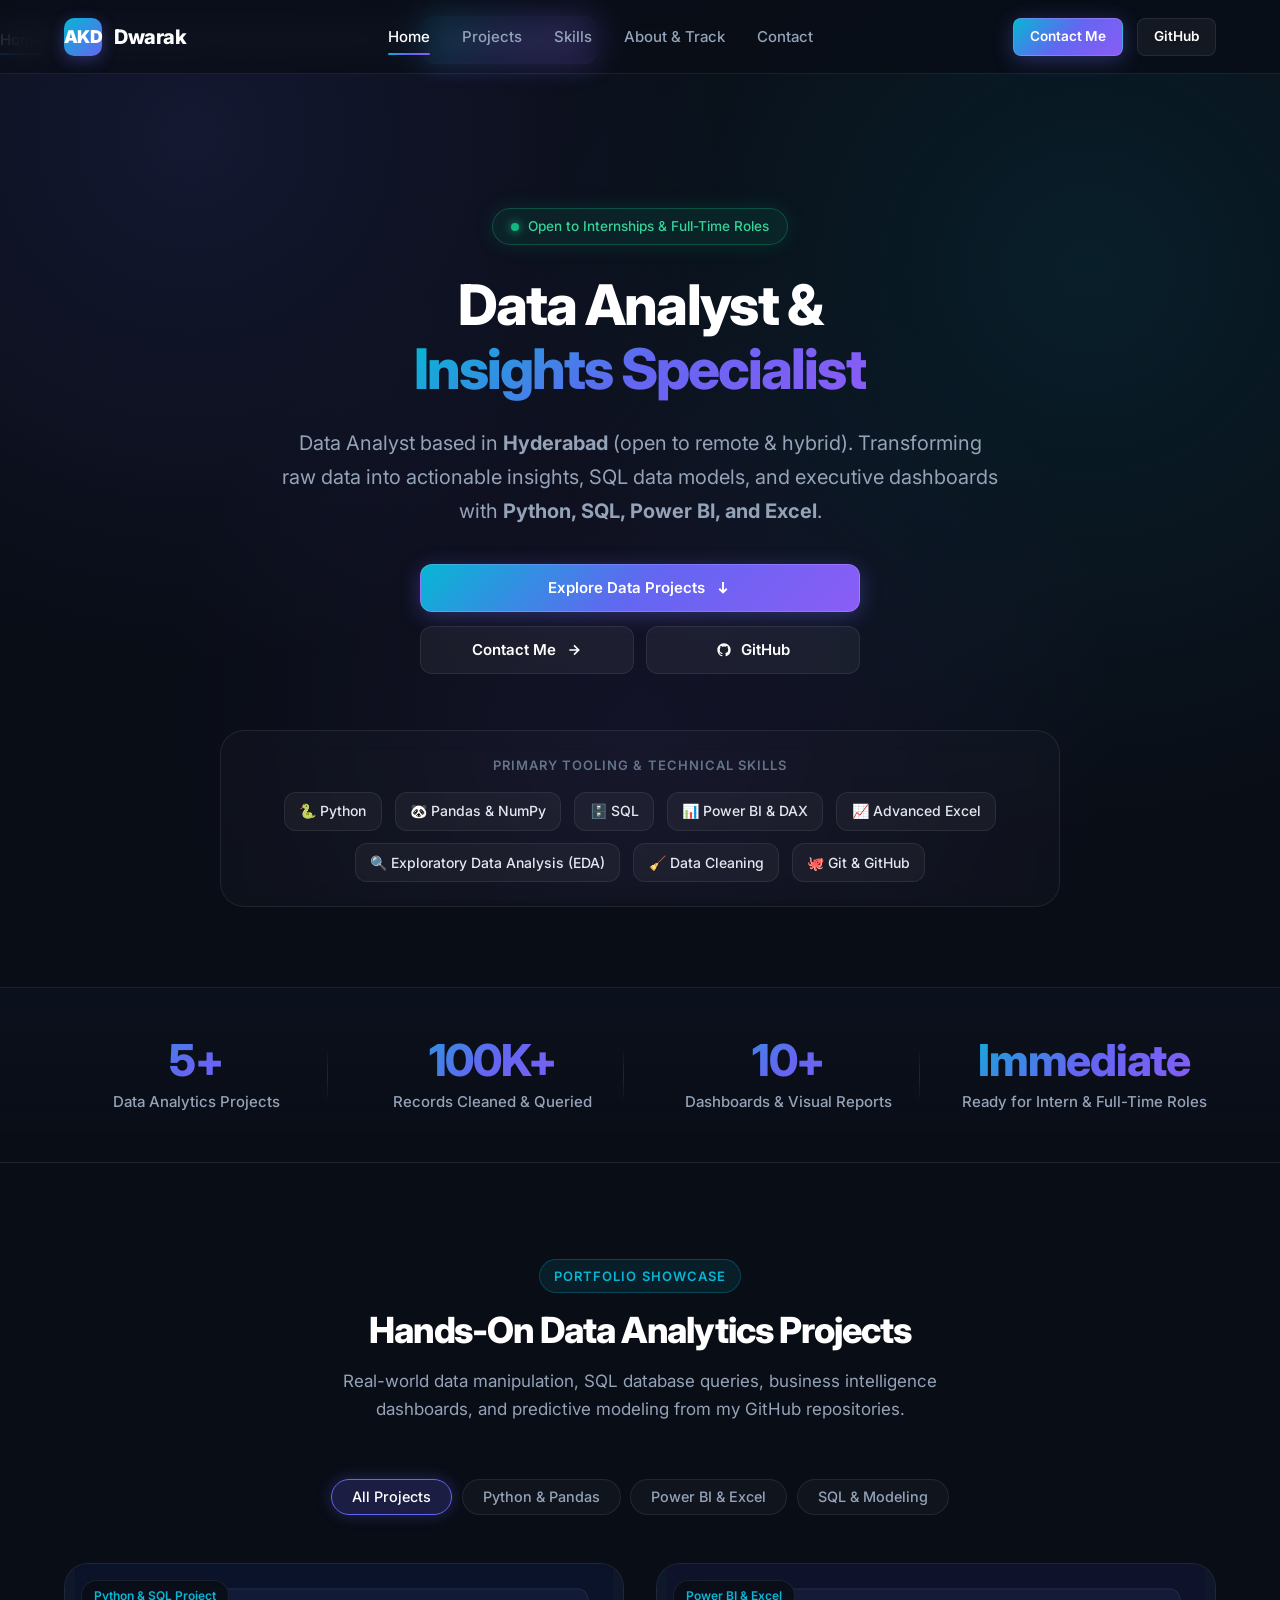
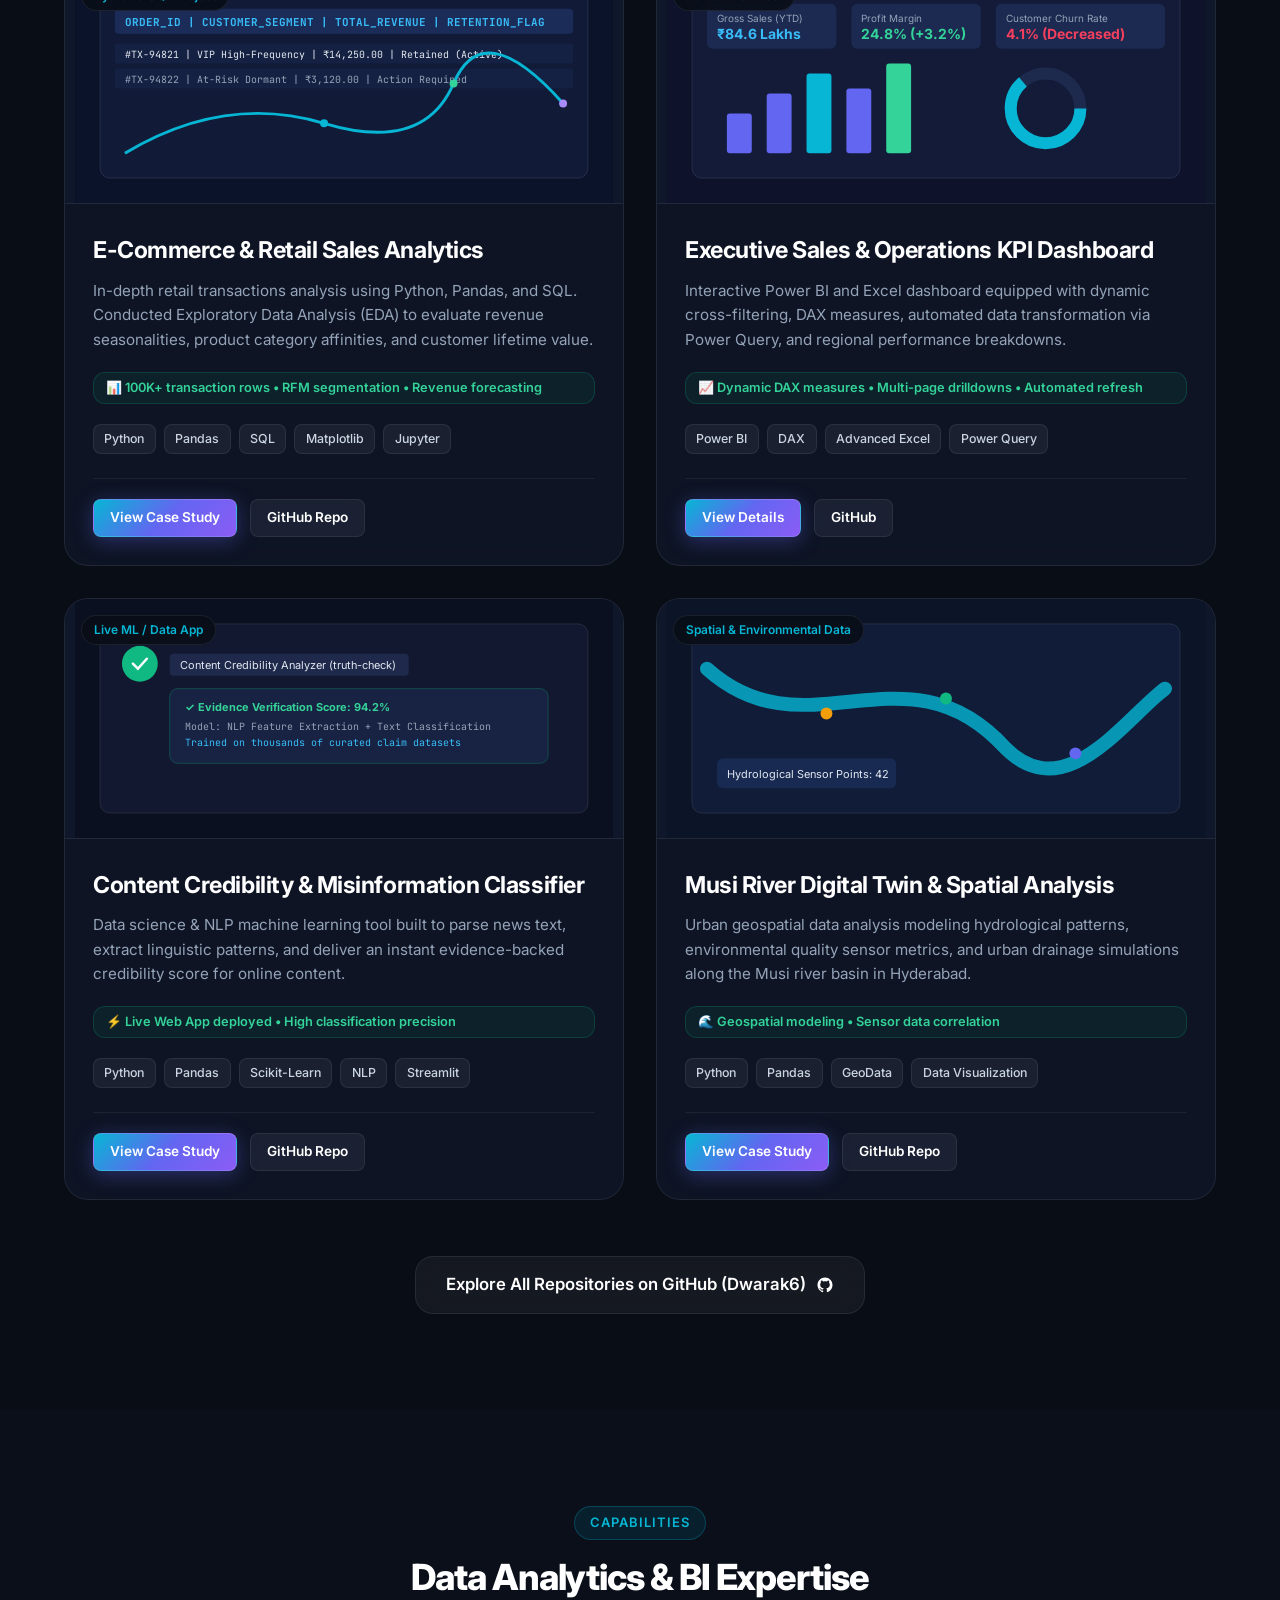
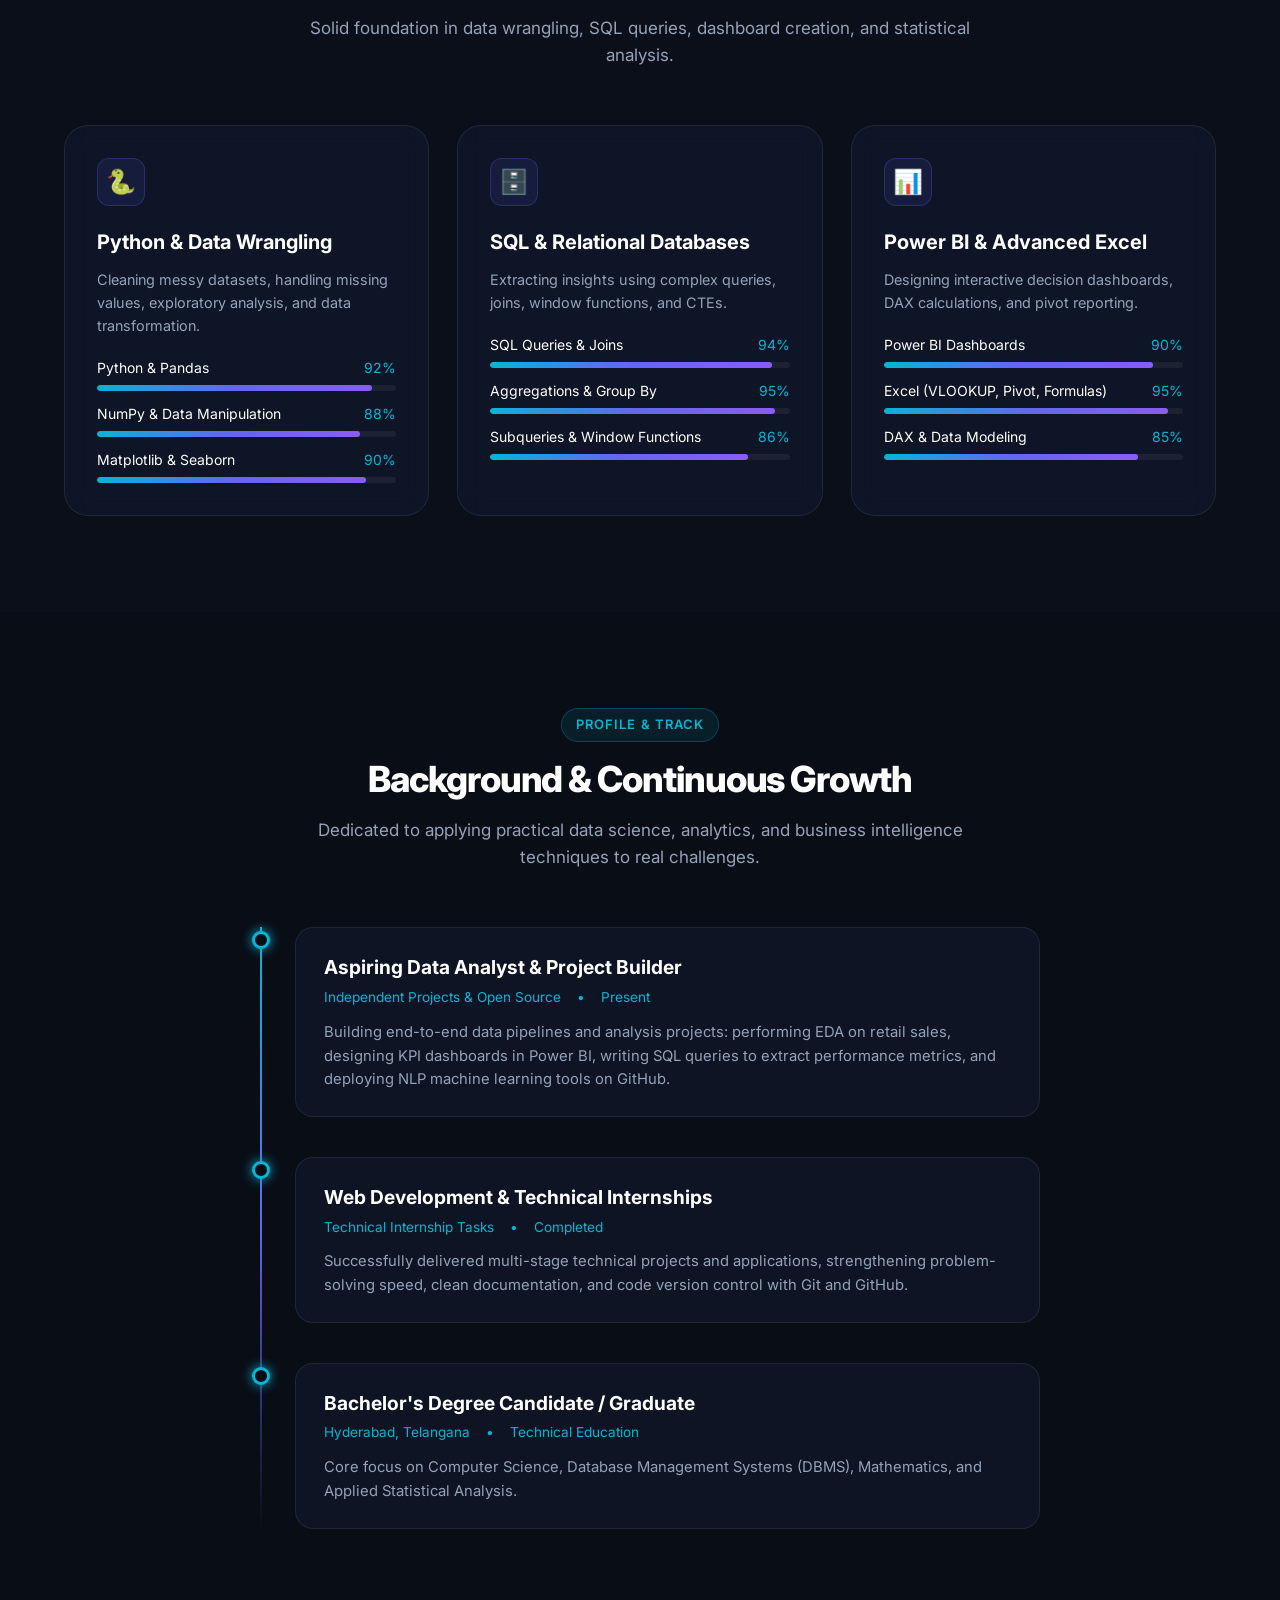
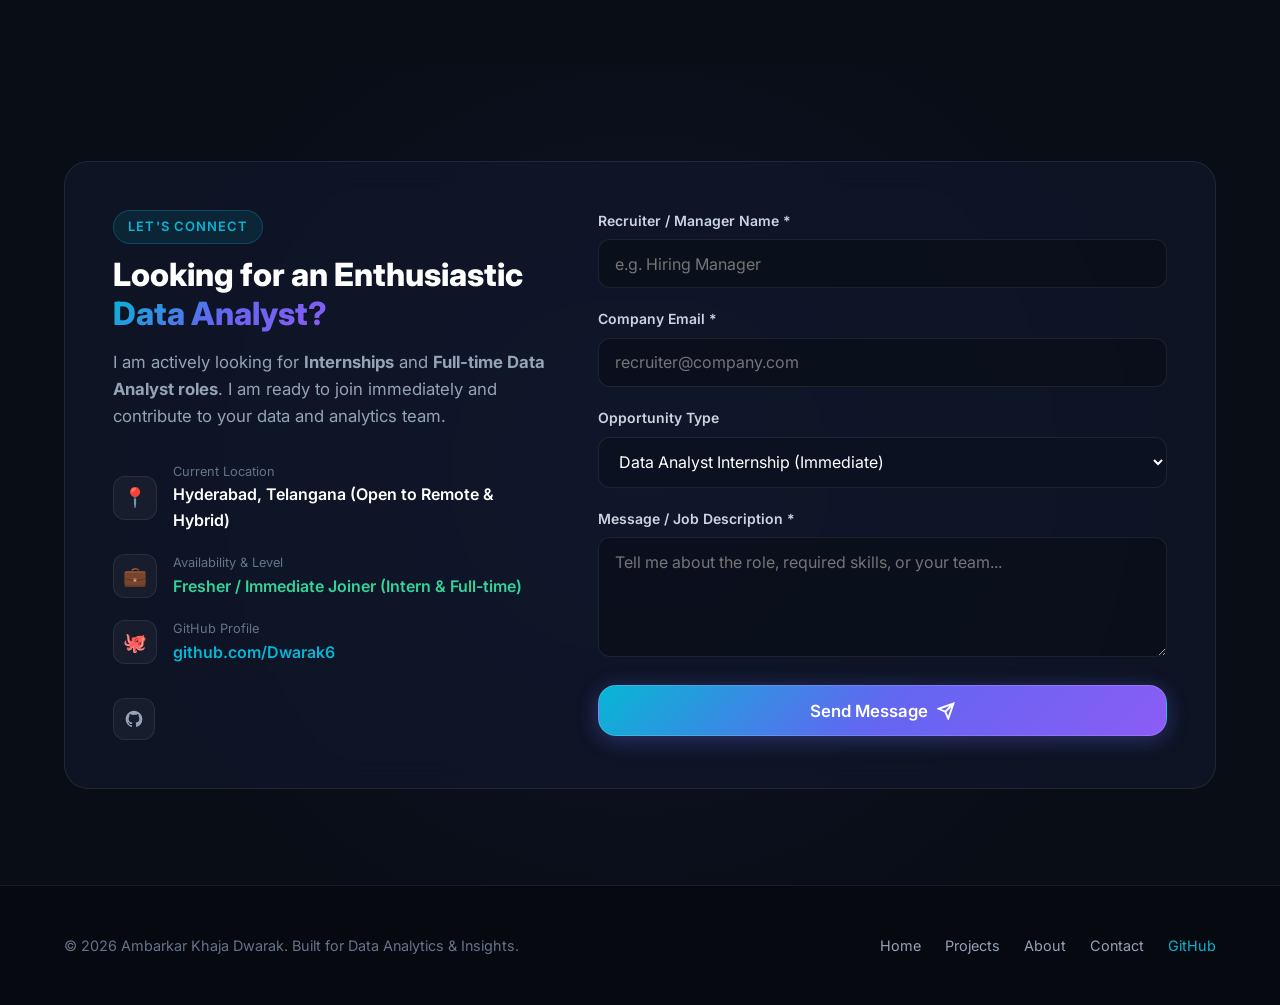
==== commit 2e1b7361: "Optimize mobile hero viewport, compact spacing, and balanced buttons" ====
--- a/index.html
+++ b/index.html
@@ -53,7 +53,7 @@
       <div class="hero-content">
         <div class="availability-pill">
           <span class="status-dot"></span>
-          <span>Available for Internships & Full-time Data Analyst Roles</span>
+          <span>Open to Internships & Full-Time Roles</span>
         </div>
 
         <h1 class="hero-title">
@@ -62,22 +62,24 @@
         </h1>
 
         <p class="hero-subtitle">
-          Analytical and results-driven Data Analyst based in <strong>Hyderabad</strong> (open to remote & hybrid). I specialize in translating complex datasets into actionable business decisions, exploratory data analysis (EDA), and high-impact interactive dashboards using <strong>Python, Pandas, SQL, Power BI, and Excel</strong>.
+          Data Analyst based in <strong>Hyderabad</strong> (open to remote & hybrid). Transforming raw data into actionable insights, SQL data models, and executive dashboards with <strong>Python, SQL, Power BI, and Excel</strong>.
         </p>
 
         <div class="hero-cta-group">
-          <a href="#projects" class="btn btn-primary btn-lg">
+          <a href="#projects" class="btn btn-primary btn-full">
             <span>Explore Data Projects</span>
             <svg width="18" height="18" viewBox="0 0 24 24" fill="none" stroke="currentColor" stroke-width="2.5"><path d="M7 13l5 5 5-5M12 4v14"/></svg>
           </a>
-          <a href="#contact" class="btn btn-secondary btn-lg">
-            <span>Contact Me</span>
-            <svg width="18" height="18" viewBox="0 0 24 24" fill="none" stroke="currentColor" stroke-width="2.5"><path d="M5 12h14M12 5l7 7-7 7"/></svg>
-          </a>
-          <a href="https://github.com/Dwarak6" target="_blank" rel="noopener noreferrer" class="btn btn-secondary btn-lg">
-            <span>GitHub Profile</span>
-            <svg width="18" height="18" viewBox="0 0 24 24" fill="currentColor"><path d="M12 2C6.477 2 2 6.484 2 12.017c0 4.425 2.865 8.18 6.839 9.504.5.092.682-.217.682-.483 0-.237-.008-.868-.013-1.703-2.782.605-3.369-1.343-3.369-1.343-.454-1.158-1.11-1.466-1.11-1.466-.908-.62.069-.608.069-.608 1.003.07 1.53 1.032 1.53 1.032.892 1.53 2.341 1.088 2.91.832.092-.647.35-1.088.636-1.338-2.22-.253-4.555-1.113-4.555-4.951 0-1.093.39-1.988 1.029-2.688-.103-.253-.446-1.272.098-2.65 0 0 .84-.27 2.75 1.026A9.564 9.564 0 0112 6.844c.85.004 1.705.115 2.504.337 1.909-1.296 2.747-1.027 2.747-1.027.546 1.379.202 2.398.1 2.651.64.7 1.028 1.595 1.028 2.688 0 3.848-2.339 4.695-4.566 4.943.359.309.678.92.678 1.855 0 1.338-.012 2.419-.012 2.747 0 .268.18.58.688.482A10.019 10.019 0 0022 12.017C22 6.484 17.522 2 12 2z"/></svg>
-          </a>
+          <div class="hero-cta-subgroup">
+            <a href="#contact" class="btn btn-secondary">
+              <span>Contact Me</span>
+              <svg width="16" height="16" viewBox="0 0 24 24" fill="none" stroke="currentColor" stroke-width="2.5"><path d="M5 12h14M12 5l7 7-7 7"/></svg>
+            </a>
+            <a href="https://github.com/Dwarak6" target="_blank" rel="noopener noreferrer" class="btn btn-secondary">
+              <svg width="16" height="16" viewBox="0 0 24 24" fill="currentColor"><path d="M12 2C6.477 2 2 6.484 2 12.017c0 4.425 2.865 8.18 6.839 9.504.5.092.682-.217.682-.483 0-.237-.008-.868-.013-1.703-2.782.605-3.369-1.343-3.369-1.343-.454-1.158-1.11-1.466-1.11-1.466-.908-.62.069-.608.069-.608 1.003.07 1.53 1.032 1.53 1.032.892 1.53 2.341 1.088 2.91.832.092-.647.35-1.088.636-1.338-2.22-.253-4.555-1.113-4.555-4.951 0-1.093.39-1.988 1.029-2.688-.103-.253-.446-1.272.098-2.65 0 0 .84-.27 2.75 1.026A9.564 9.564 0 0112 6.844c.85.004 1.705.115 2.504.337 1.909-1.296 2.747-1.027 2.747-1.027.546 1.379.202 2.398.1 2.651.64.7 1.028 1.595 1.028 2.688 0 3.848-2.339 4.695-4.566 4.943.359.309.678.92.678 1.855 0 1.338-.012 2.419-.012 2.747 0 .268.18.58.688.482A10.019 10.019 0 0022 12.017C22 6.484 17.522 2 12 2z"/></svg>
+              <span>GitHub</span>
+            </a>
+          </div>
         </div>
 
         <!-- Tech Stack Showcase -->
--- a/css/styles.css
+++ b/css/styles.css
@@ -55,6 +55,8 @@
   scroll-behavior: smooth;
   font-size: 16px;
   color-scheme: dark;
+  overflow-x: hidden;
+  max-width: 100%;
 }
 
 body {
@@ -63,6 +65,8 @@
   color: var(--text-primary);
   line-height: 1.6;
   overflow-x: hidden;
+  max-width: 100%;
+  width: 100%;
   position: relative;
   background-image: 
     radial-gradient(circle at 15% 15%, rgba(99, 102, 241, 0.12) 0%, transparent 40%),
@@ -377,13 +381,31 @@
 
 .hero-cta-group {
   display: flex;
+  flex-direction: column;
   align-items: center;
   justify-content: center;
-  gap: 1rem;
+  gap: 0.85rem;
   margin-bottom: 3.5rem;
-  flex-wrap: wrap;
+  max-width: 440px;
+  margin-left: auto;
+  margin-right: auto;
   position: relative;
   z-index: 5;
+}
+
+.btn-full {
+  width: 100%;
+}
+
+.hero-cta-subgroup {
+  display: flex;
+  align-items: center;
+  gap: 0.75rem;
+  width: 100%;
+}
+
+.hero-cta-subgroup .btn {
+  flex: 1;
 }
 
 /* Tech Stack Badges Strip */
@@ -616,10 +638,13 @@
   color: #34d399;
   background: rgba(16, 185, 129, 0.08);
   border: 1px solid rgba(16, 185, 129, 0.2);
-  padding: 0.3rem 0.75rem;
+  padding: 0.35rem 0.75rem;
   border-radius: var(--radius-md);
   margin-bottom: 1.25rem;
-  width: fit-content;
+  max-width: 100%;
+  white-space: normal;
+  word-break: break-word;
+  line-height: 1.45;
 }
 
 .project-tech-tags {
@@ -1027,6 +1052,14 @@
   pointer-events: auto;
 }
 
+/* About Grid */
+.about-grid {
+  display: grid;
+  grid-template-columns: 1fr 1fr;
+  gap: 2.5rem;
+  margin-bottom: 5rem;
+}
+
 /* Responsive Media Queries */
 @media (max-width: 1024px) {
   .hero-title {
@@ -1038,6 +1071,11 @@
   .skills-grid {
     grid-template-columns: 1fr;
   }
+  .about-grid {
+    grid-template-columns: 1fr;
+    gap: 1.75rem;
+    margin-bottom: 3.5rem;
+  }
   .metrics-grid {
     grid-template-columns: repeat(2, 1fr);
     gap: 2.5rem;
@@ -1052,6 +1090,23 @@
 }
 
 @media (max-width: 768px) {
+  .container {
+    padding-left: 1.15rem;
+    padding-right: 1.15rem;
+  }
+  .section {
+    padding: 3.75rem 0;
+  }
+  .section-header {
+    margin-bottom: 2.5rem;
+  }
+  .section-title {
+    font-size: 1.85rem;
+    line-height: 1.25;
+  }
+  .section-subtitle {
+    font-size: 0.95rem;
+  }
   .nav-links, .nav-actions .btn {
     display: none;
   }
@@ -1060,35 +1115,212 @@
   }
   .mobile-menu {
     position: fixed;
-    top: 70px;
+    top: 65px;
     left: 0;
     right: 0;
-    background: var(--bg-secondary);
+    background: rgba(14, 21, 38, 0.98);
+    backdrop-filter: blur(20px);
     border-bottom: 1px solid var(--card-border);
-    padding: 1.5rem;
+    padding: 1.25rem;
     display: none;
     flex-direction: column;
-    gap: 1.25rem;
-    z-index: 99;
+    gap: 1rem;
+    z-index: 999;
+    box-shadow: 0 15px 35px rgba(0,0,0,0.6);
   }
   .mobile-menu.open {
     display: flex;
   }
+  .hero-section {
+    padding-top: 5rem;
+    padding-bottom: 2rem;
+    min-height: auto;
+  }
   .hero-title {
-    font-size: 2.35rem;
+    font-size: clamp(1.75rem, 6vw, 2.15rem);
+    line-height: 1.2;
+    margin-bottom: 0.75rem;
+    word-break: break-word;
   }
   .hero-subtitle {
-    font-size: 1.05rem;
+    font-size: 0.925rem;
+    line-height: 1.55;
+    margin-bottom: 1.35rem;
+  }
+  .hero-cta-group {
+    flex-direction: column;
+    width: 100%;
+    max-width: 320px;
+    margin: 0 auto 1.6rem auto;
+    gap: 0.65rem;
+  }
+  .hero-cta-subgroup {
+    display: flex;
+    gap: 0.65rem;
+    width: 100%;
+  }
+  .hero-cta-subgroup .btn {
+    flex: 1;
+    padding: 0.65rem 0.75rem;
+    font-size: 0.85rem;
+  }
+  .availability-pill {
+    font-size: 0.75rem;
+    padding: 0.35rem 0.85rem;
+    margin-bottom: 0.75rem;
+    text-align: center;
+    max-width: 100%;
+    white-space: nowrap;
+    justify-content: center;
+  }
+  .tech-stack-showcase {
+    padding: 1rem 0.75rem;
+    border-radius: var(--radius-lg);
+  }
+  .tech-badges-list {
+    gap: 0.55rem;
+  }
+  .tech-badge {
+    font-size: 0.8rem;
+    padding: 0.35rem 0.65rem;
+  }
+  .metrics-section {
+    padding: 2.25rem 0;
   }
   .metrics-grid {
     grid-template-columns: 1fr;
-    gap: 1.75rem;
+    gap: 1.5rem;
   }
   .metric-item::after {
     display: none !important;
+  }
+  .metric-value {
+    font-size: 2.2rem;
+  }
+  .metric-label {
+    font-size: 0.875rem;
+  }
+  .projects-grid {
+    grid-template-columns: 1fr;
+    gap: 1.75rem;
+  }
+  .project-preview {
+    height: 180px;
+  }
+  .project-content {
+    padding: 1.25rem;
+  }
+  .project-title {
+    font-size: 1.25rem;
+  }
+  .project-description {
+    font-size: 0.9rem;
+  }
+  .project-actions {
+    flex-direction: column;
+    gap: 0.6rem;
+  }
+  .project-actions .btn {
+    width: 100%;
+  }
+  .skills-grid {
+    grid-template-columns: 1fr;
+    gap: 1.25rem;
+  }
+  .skill-category-card {
+    padding: 1.35rem;
+  }
+  .about-grid {
+    grid-template-columns: 1fr;
+    gap: 1.5rem;
+    margin-bottom: 3rem;
+  }
+  .timeline::before {
+    left: 10px;
+  }
+  .timeline-item {
+    padding-left: 32px;
+    margin-bottom: 1.75rem;
+  }
+  .timeline-dot {
+    left: 4px;
+    width: 14px;
+    height: 14px;
+  }
+  .timeline-card {
+    padding: 1.15rem 1.25rem;
+  }
+  .timeline-role {
+    font-size: 1.05rem;
+  }
+  .timeline-text {
+    font-size: 0.875rem;
+  }
+  .contact-container {
+    grid-template-columns: 1fr;
+    padding: 1.5rem 1.15rem;
+    gap: 2rem;
+    border-radius: var(--radius-lg);
+  }
+  .contact-heading {
+    font-size: 1.65rem;
+  }
+  .contact-lead {
+    font-size: 0.925rem;
+    margin-bottom: 1.5rem;
+  }
+  .contact-channels {
+    gap: 1rem;
+  }
+  .channel-icon-box {
+    width: 38px;
+    height: 38px;
+    font-size: 1rem;
+    flex-shrink: 0;
+  }
+  .modal-box {
+    padding: 1.4rem;
+    max-height: 85vh;
+    border-radius: var(--radius-lg);
   }
   .footer-content {
     flex-direction: column;
     text-align: center;
-  }
-}
+    gap: 1rem;
+  }
+}
+
+@media (max-width: 480px) {
+  .container {
+    padding-left: 0.9rem;
+    padding-right: 0.9rem;
+  }
+  .hero-title {
+    font-size: 1.75rem;
+  }
+  .hero-subtitle {
+    font-size: 0.9rem;
+  }
+  .filter-tabs {
+    gap: 0.35rem;
+  }
+  .filter-tab {
+    font-size: 0.775rem;
+    padding: 0.35rem 0.65rem;
+  }
+  .tech-badge {
+    font-size: 0.725rem;
+    padding: 0.3rem 0.55rem;
+  }
+  .project-preview {
+    height: 155px;
+  }
+  .project-metrics-badge {
+    font-size: 0.75rem;
+    padding: 0.3rem 0.6rem;
+  }
+  .btn-lg {
+    padding: 0.75rem 1.4rem;
+    font-size: 0.95rem;
+  }
+}
